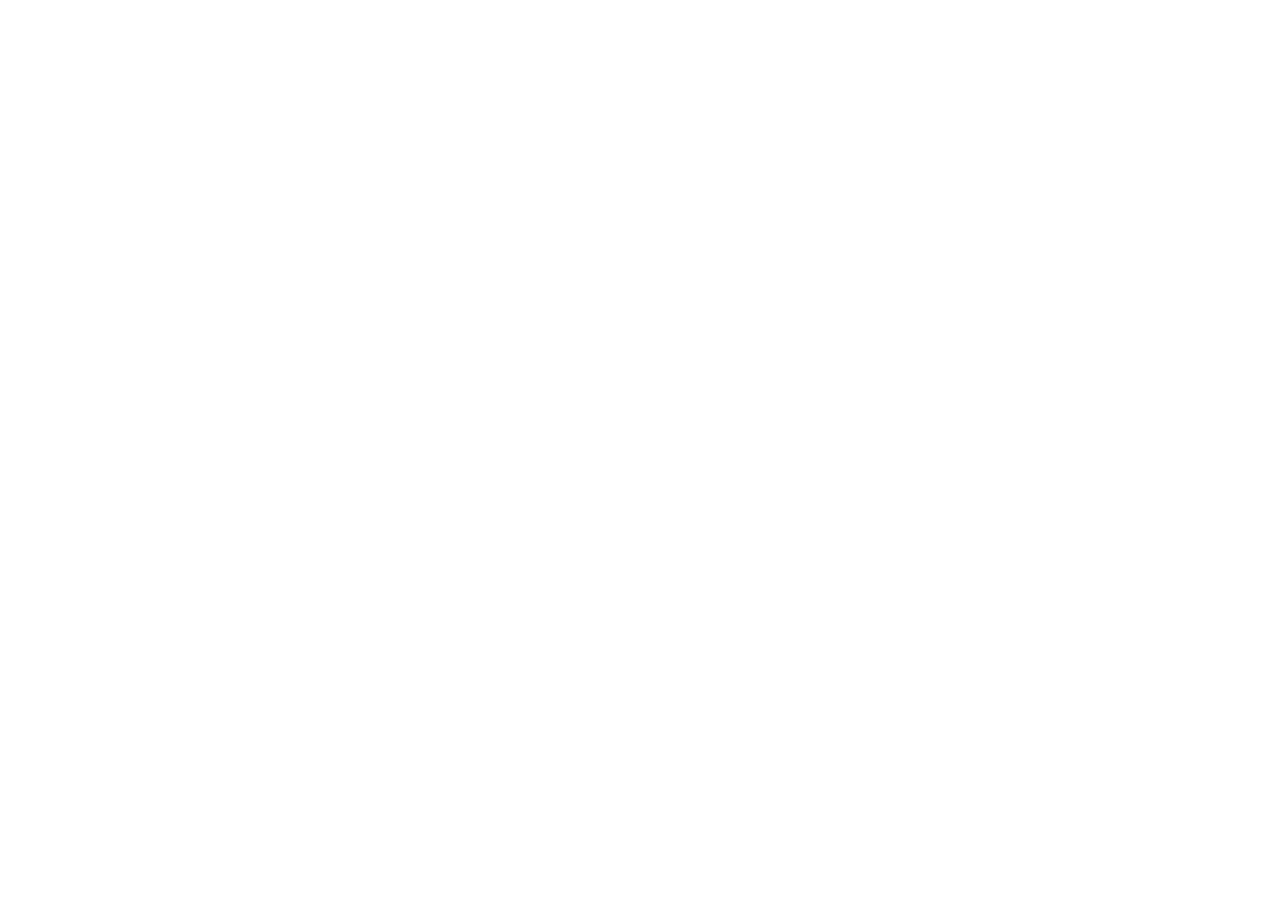
==== index.html @ 3ea2924c "init : creation de depot arborescence des fichiers et structure html de base" ====
<!DOCTYPE html>
<html lang="en">
<head>
    <meta charset="UTF-8">
    <meta name="viewport" content="width=device-width, initial-scale=1.0">
    <title>AfriTalent—Accueil</title>
    <!-- lien vers bootstrap css -->
    <link href="https://cdn.jsdelivr.net/npm/bootstrap@5.3.0/dist/css/bootstrap.min.css" rel="stylesheet">
     <!-- lien vers  csss -->
    <link rel="stylesheet" href="css/style.css">
</head>
<body>
    <!-- lien bootstrap js  -->
  <script src="https://cdn.jsdelivr.net/npm/bootstrap@5.3.0/dist/js/bootstrap.bundle.min.js"></script>  
   <!-- lien vers mon  js -->
    <script src="js/jssite.js"></script>
</body>
</html>
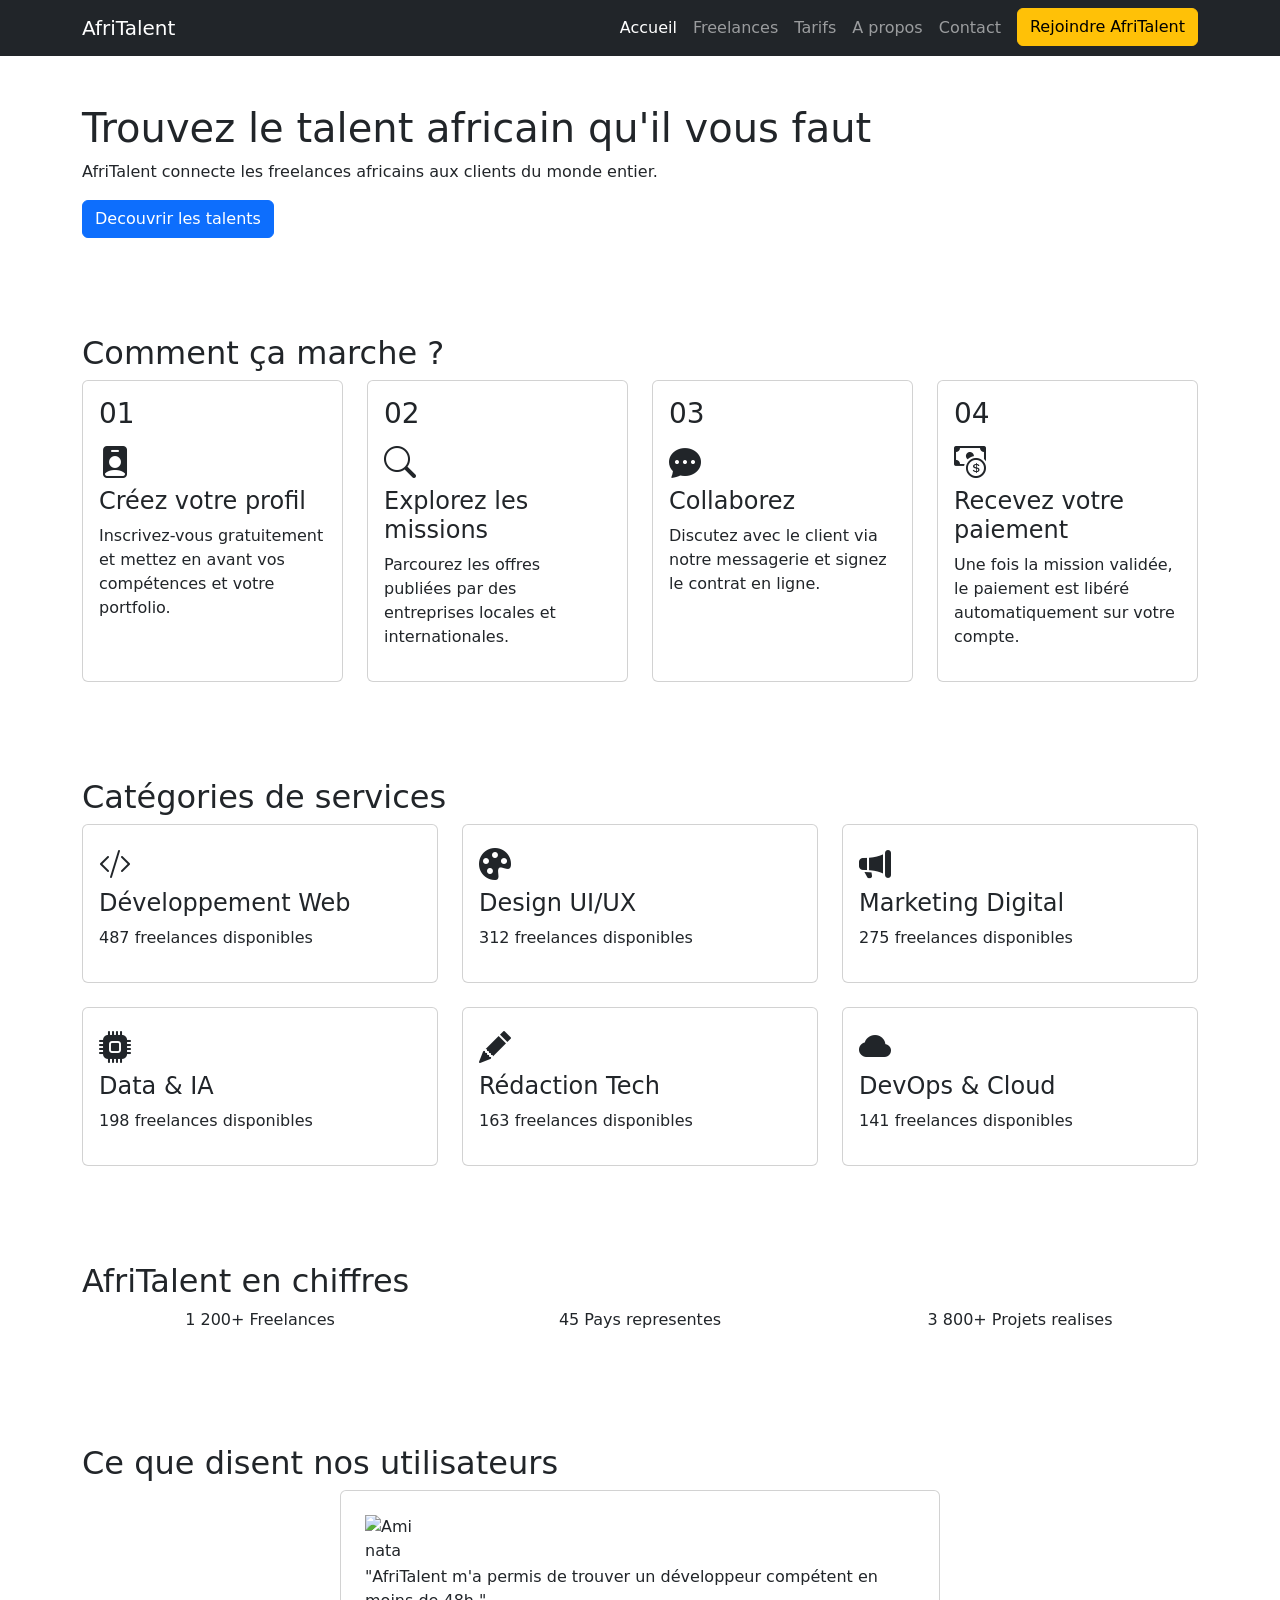
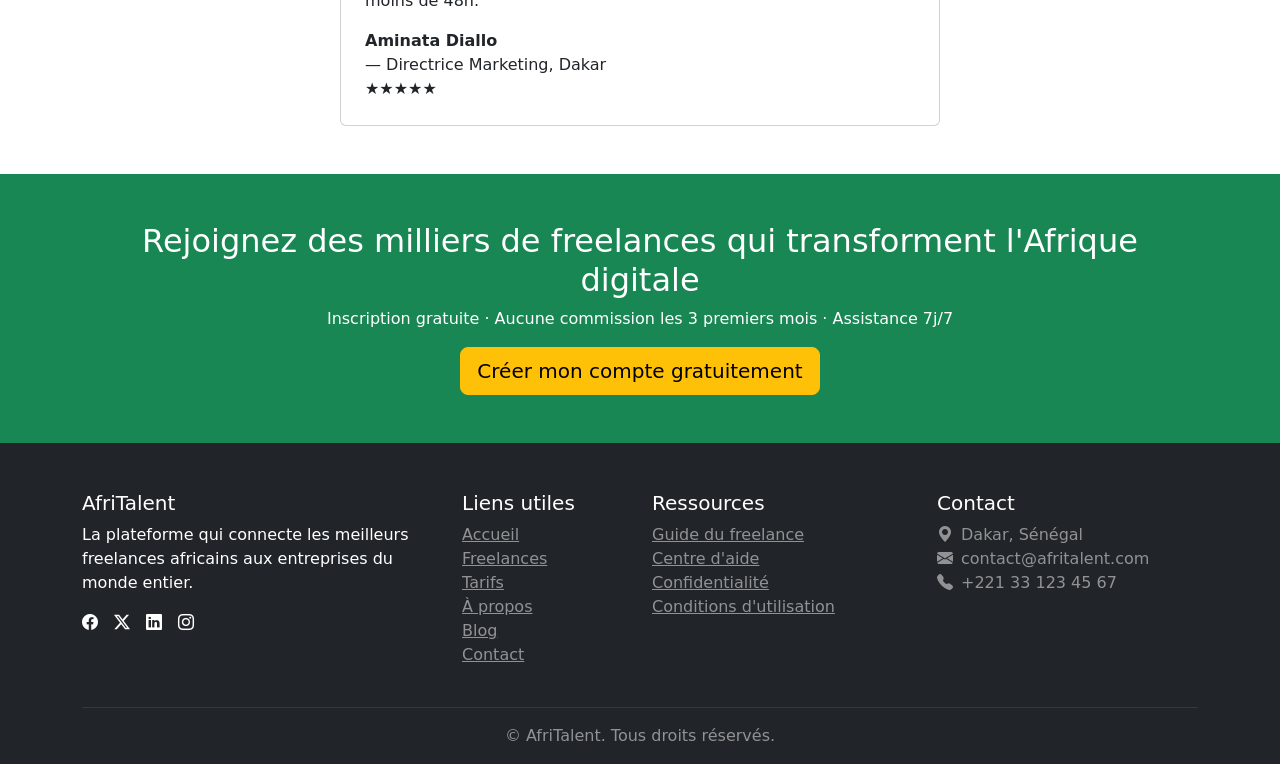
==== commit 576647d6: "html:structure complete des 5 pages avec sections et contenu texte" ====
--- a/index.html
+++ b/index.html
@@ -8,8 +8,254 @@
     <link href="https://cdn.jsdelivr.net/npm/bootstrap@5.3.0/dist/css/bootstrap.min.css" rel="stylesheet">
      <!-- lien vers  csss -->
     <link rel="stylesheet" href="css/style.css">
+    <!-- len icone bootstrap -->
+    <link href="https://cdn.jsdelivr.net/npm/bootstrap-icons@1.11.3/font/bootstrap-icons.min.css" rel="stylesheet" />
 </head>
 <body>
+    <!-- barre de navigation -->
+        <nav class="navbar navbar-expand-lg navbar-dark bg-dark"> 
+            <div class="container"> 
+                    <a class="navbar-brand" href="index.html">AfriTalent</a> 
+                    <button class="navbar-toggler" type="button" 
+                    data-bs-toggle="collapse" 
+                    data-bs-target="#navMenu" 
+                    aria-controls="navMenu" 
+                    aria-expanded="false" 
+                    aria-label="Toggle navigation"> 
+                    <span class="navbar-toggler-icon"></span> 
+                    </button> 
+                    <div class="collapse navbar-collapse" id="navMenu"> 
+                    <ul class="navbar-nav ms-auto"> 
+                        <li class="nav-item"><a class="nav-link active" href="index.html">Accueil</a></li> 
+                        <li class="nav-item"><a class="nav-link" href="freelances.html">Freelances</a></li> 
+                        <li class="nav-item"><a class="nav-link" href="tarifs.html">Tarifs</a></li> 
+                        <li class="nav-item"><a class="nav-link" href="about.html">A propos</a></li> 
+                        <li class="nav-item"><a class="nav-link" href="contact.html">Contact</a></li>
+                        <li class="nav-item"><a class="btn btn-warning ms-2" href="inscription.html">Rejoindre AfriTalent</a></li> 
+                    </ul> 
+                    </div> 
+            </div> 
+        </nav>
+        <!-- contenu principale -->
+        <main>
+        <!-- Section Hero : accroche principale --> 
+        <section id="hero"> 
+            <div class="container py-5"> 
+                <h1>Trouvez le talent africain qu'il vous faut</h1> 
+                <p>AfriTalent connecte les freelances africains aux clients du 
+                monde entier.</p> 
+                <a href="freelances.html" class="btn btn-primary">Decouvrir les 
+                talents</a> 
+            </div> 
+        </section> 
+        <!-- Section Comment ça marche -->
+    <section id="how">
+            <div class="container py-5">
+                <h2>Comment ça marche ?</h2>
+                <div class="row g-4">
+                <div class="col-md-3">
+                    <div class="card h-100 p-3">
+                    <h3>01</h3>
+                    <i class="bi bi-person-badge-fill fs-2"></i>
+                    <h4>Créez votre profil</h4>
+                    <p>Inscrivez-vous gratuitement et mettez en avant vos compétences et votre portfolio.</p>
+                    </div>
+                </div>
+                <div class="col-md-3">
+                    <div class="card h-100 p-3">
+                    <h3>02</h3>
+                    <i class="bi bi-search fs-2"></i>
+                    <h4>Explorez les missions</h4>
+                    <p>Parcourez les offres publiées par des entreprises locales et internationales.</p>
+                    </div>
+                </div>
+                <div class="col-md-3">
+                    <div class="card h-100 p-3">
+                    <h3>03</h3>
+                    <i class="bi bi-chat-dots-fill fs-2"></i>
+                    <h4>Collaborez</h4>
+                    <p>Discutez avec le client via notre messagerie et signez le contrat en ligne.</p>
+                    </div>
+                </div>
+                <div class="col-md-3">
+                    <div class="card h-100 p-3">
+                    <h3>04</h3>
+                    <i class="bi bi-cash-coin fs-2"></i>
+                    <h4>Recevez votre paiement</h4>
+                    <p>Une fois la mission validée, le paiement est libéré automatiquement sur votre compte.</p>
+                    </div>
+                </div>
+                </div>
+            </div>
+    </section>
+    <!-- Section Catégories de services -->
+        <section id="categories">
+        <div class="container py-5">
+            <h2>Catégories de services</h2>
+            <div class="row g-4">
+            <div class="col-sm-6 col-lg-4">
+                <div class="card h-100 p-3">
+                <i class="bi bi-code-slash fs-2"></i>
+                <h4>Développement Web</h4>
+                <p>487 freelances disponibles</p>
+                </div>
+            </div>
+            <div class="col-sm-6 col-lg-4">
+                <div class="card h-100 p-3">
+                <i class="bi bi-palette-fill fs-2"></i>
+                <h4>Design UI/UX</h4>
+                <p>312 freelances disponibles</p>
+                </div>
+            </div>
+            <div class="col-sm-6 col-lg-4">
+                <div class="card h-100 p-3">
+                <i class="bi bi-megaphone-fill fs-2"></i>
+                <h4>Marketing Digital</h4>
+                <p>275 freelances disponibles</p>
+                </div>
+            </div>
+            <div class="col-sm-6 col-lg-4">
+                <div class="card h-100 p-3">
+                <i class="bi bi-cpu-fill fs-2"></i>
+                <h4>Data &amp; IA</h4>
+                <p>198 freelances disponibles</p>
+                </div>
+            </div>
+            <div class="col-sm-6 col-lg-4">
+                <div class="card h-100 p-3">
+                <i class="bi bi-pencil-fill fs-2"></i>
+                <h4>Rédaction Tech</h4>
+                <p>163 freelances disponibles</p>
+                </div>
+            </div>
+            <div class="col-sm-6 col-lg-4">
+                <div class="card h-100 p-3">
+                <i class="bi bi-cloud-fill fs-2"></i>
+                <h4>DevOps &amp; Cloud</h4>
+                <p>141 freelances disponibles</p>
+                </div>
+            </div>
+            </div>
+        </div>
+        </section>
+    <!-- Section Statistiques --> 
+        <section id="statistiques"> 
+            <div class="container py-5"> 
+                <h2>AfriTalent en chiffres</h2> 
+                <div class="row text-center"> 
+                    <div class="col-md-4"><p>1 200+ Freelances</p></div> 
+                    <div class="col-md-4"><p>45 Pays representes</p></div> 
+                    <div class="col-md-4"><p>3 800+ Projets realises</p></div> 
+                </div> 
+            </div> 
+        </section>
+  
+       <!-- Section Témoignages -->
+        <section id="temoignages">
+            <div class="container py-5">
+                <h2>Ce que disent nos utilisateurs</h2>
+                <div id="testimonialCarousel" class="carousel slide" data-bs-ride="carousel">
+
+                
+
+                <div class="carousel-inner">
+                    <div class="carousel-item active">
+                    <div class="card p-4 mx-auto" style="max-width:600px;">
+                        <img src="images/pexels-cottonbro-5989941.jpg" width="50px" height="50px" alt="Aminata Diallo" class="testi-avatar" />
+                        <p>"AfriTalent m'a permis de trouver un développeur compétent en moins de 48h."</p>
+                        <strong>Aminata Diallo</strong> — Directrice Marketing, Dakar
+                        <div>★★★★★</div>
+                    </div>
+                    </div>
+                    <div class="carousel-item">
+                    <div class="card p-4 mx-auto" style="max-width:600px;">
+                        
+                        <img src="images/pexels-tochukwu-ekeh-2149052634-33605542.jpg" width="50px" height="50px" alt="Kwame Osei" class="testi-avatar" />
+                        <p>"Mon chiffre d'affaires a doublé en 6 mois grâce à AfriTalent."</p>
+                        <strong>Kwame Osei</strong> — Freelance Designer UI/UX, Accra
+                        <div>★★★★★</div>
+                    </div>
+                    </div>
+                    <div class="carousel-item">
+                    <div class="card p-4 mx-auto" style="max-width:600px;">
+                        <img src="images/pexels-tima-miroshnichenko-5439152.jpg"  width="50px" height="50px" alt="Fatou Touré" class="testi-avatar" />
+                        <p>"Le système de paiement sécurisé m'a définitivement convaincu."</p>
+                        <strong>Fatou Touré</strong> — Freelance Développeuse Web, Abidjan
+                        <div>★★★★☆</div>
+                    </div>
+                    </div>
+                </div>
+
+    
+
+                </div>
+            </div>
+        </section> 
+        <!-- Section CTA Bandeau -->
+            <section id="cta-banner" class="bg-success text-white text-center py-5">
+            <div class="container">
+                <h2>Rejoignez des milliers de freelances qui transforment l'Afrique digitale</h2>
+                <p>Inscription gratuite · Aucune commission les 3 premiers mois · Assistance 7j/7</p>
+                <a href="inscription.html" class="btn btn-warning btn-lg">Créer mon compte gratuitement</a>
+            </div>
+            </section>
+   </main>
+   <!-- Pied de page --> 
+   <footer class="bg-dark text-white pt-5 pb-3">
+    <div class="container">
+        <div class="row g-4">
+
+        <div class="col-lg-4 col-md-6">
+            <h5>AfriTalent</h5>
+            <p>La plateforme qui connecte les meilleurs freelances africains aux entreprises du monde entier.</p>
+            <div class="d-flex gap-3">
+            <a href="#" class="text-white"><i class="bi bi-facebook"></i></a>
+            <a href="#" class="text-white"><i class="bi bi-twitter-x"></i></a>
+            <a href="#" class="text-white"><i class="bi bi-linkedin"></i></a>
+            <a href="#" class="text-white"><i class="bi bi-instagram"></i></a>
+            </div>
+        </div>
+
+        <div class="col-lg-2 col-md-6 col-6">
+            <h5>Liens utiles</h5>
+            <ul class="list-unstyled">
+            <li><a href="index.html" class="text-white-50">Accueil</a></li>
+            <li><a href="freelances.html" class="text-white-50">Freelances</a></li>
+            <li><a href="tarifs.html" class="text-white-50">Tarifs</a></li>
+            <li><a href="about.html" class="text-white-50">À propos</a></li>
+            <li><a href="blog.html" class="text-white-50">Blog</a></li>
+            <li><a href="contact.html" class="text-white-50">Contact</a></li>
+            </ul>
+        </div>
+
+        <div class="col-lg-3 col-md-6 col-6">
+            <h5>Ressources</h5>
+            <ul class="list-unstyled">
+            <li><a href="#" class="text-white-50">Guide du freelance</a></li>
+            <li><a href="#" class="text-white-50">Centre d'aide</a></li>
+            <li><a href="#" class="text-white-50">Confidentialité</a></li>
+            <li><a href="#" class="text-white-50">Conditions d'utilisation</a></li>
+            </ul>
+        </div>
+
+        <div class="col-lg-3 col-md-6">
+            <h5>Contact</h5>
+            <ul class="list-unstyled text-white-50">
+            <li><i class="bi bi-geo-alt-fill me-2"></i>Dakar, Sénégal</li>
+            <li><i class="bi bi-envelope-fill me-2"></i>contact@afritalent.com</li>
+            <li><i class="bi bi-telephone-fill me-2"></i>+221 33 123 45 67</li>
+            </ul>
+        </div>
+
+        </div>
+
+        <hr class="border-secondary mt-4" />
+        <p class="text-center text-white-50 mb-0">
+        &copy; <span id="currentYear"></span> AfriTalent. Tous droits réservés.
+        </p>
+
+    </div>
+</footer>
     <!-- lien bootstrap js  -->
   <script src="https://cdn.jsdelivr.net/npm/bootstrap@5.3.0/dist/js/bootstrap.bundle.min.js"></script>  
    <!-- lien vers mon  js -->
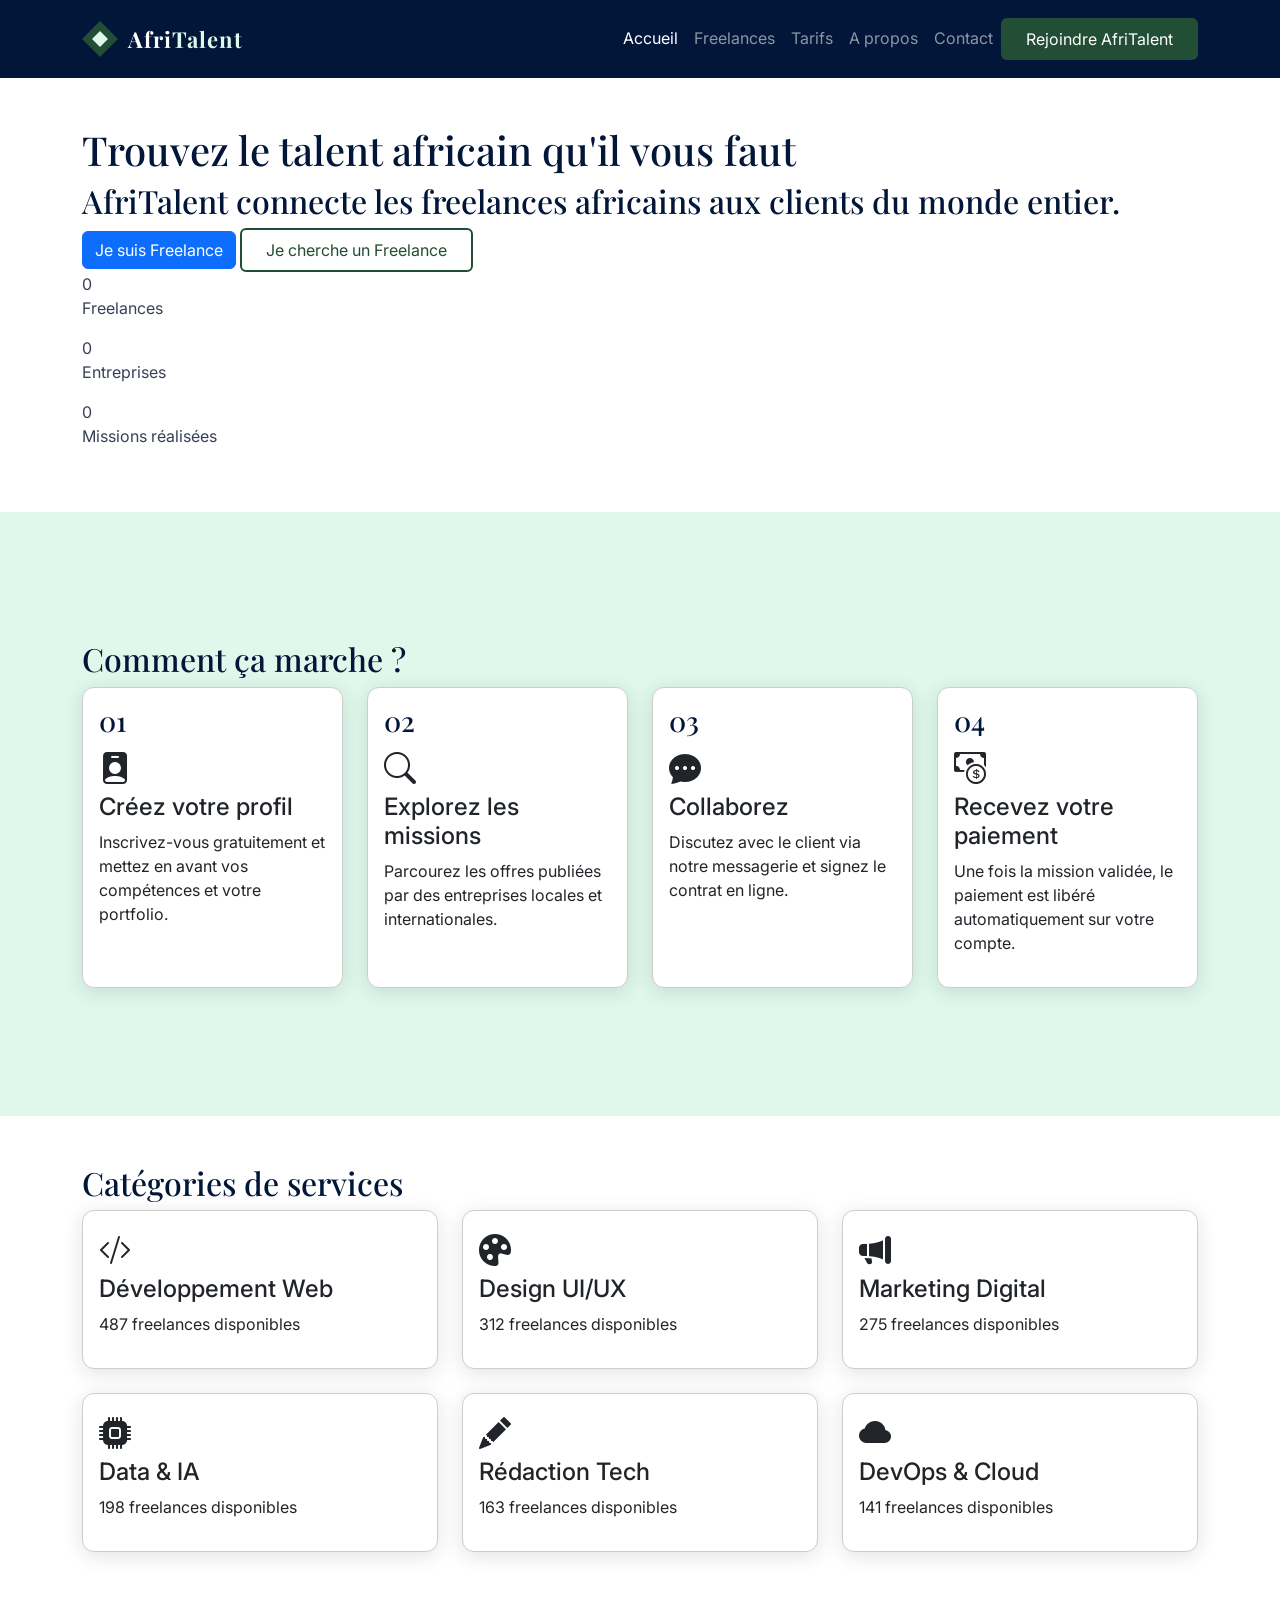
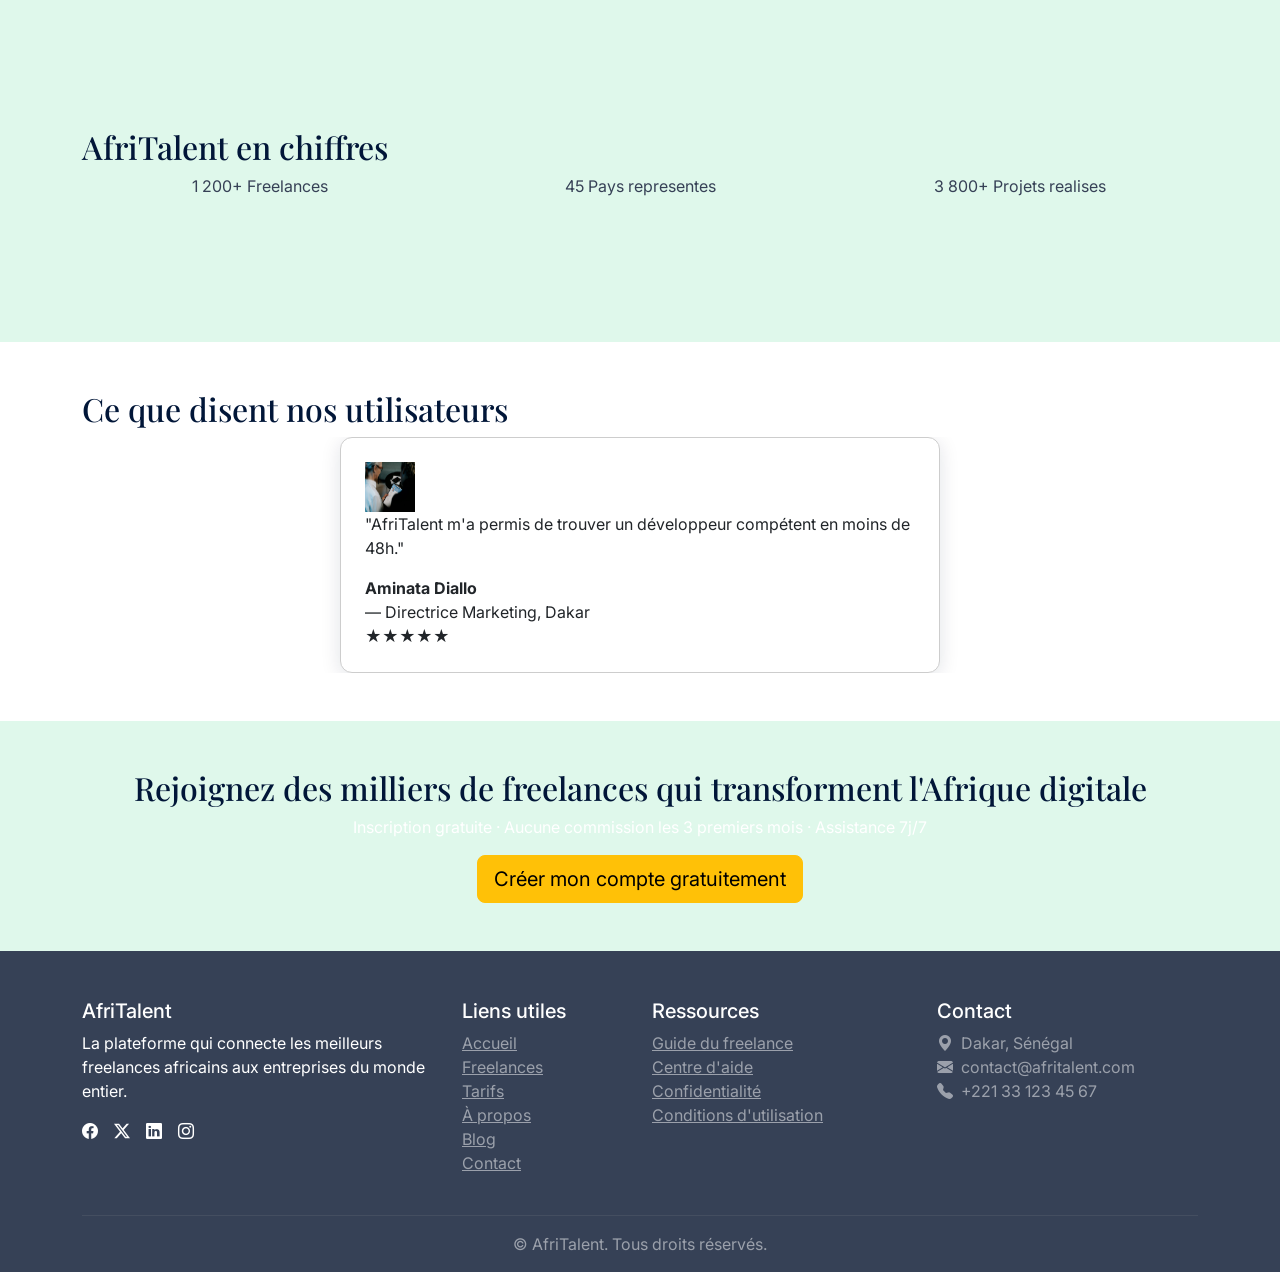
==== commit 42151591: "CSS : variables, typographie, layout général et styles de base" ====
--- a/index.html
+++ b/index.html
@@ -10,12 +10,21 @@
     <link rel="stylesheet" href="css/style.css">
     <!-- len icone bootstrap -->
     <link href="https://cdn.jsdelivr.net/npm/bootstrap-icons@1.11.3/font/bootstrap-icons.min.css" rel="stylesheet" />
+    <!-- lien pour les fonts  -->
+    <link rel="preconnect" href="https://fonts.googleapis.com">
+    <link rel="preconnect" href="https://fonts.gstatic.com" crossorigin>
+    <link href="https://fonts.googleapis.com/css2?family=Inter:wght@400;500;700&family=Playfair+Display:wght@400;700&display=swap" rel="stylesheet">
 </head>
 <body>
     <!-- barre de navigation -->
-        <nav class="navbar navbar-expand-lg navbar-dark bg-dark"> 
+        <nav class="navbar navbar-expand-lg navbar-dark "> 
             <div class="container"> 
-                    <a class="navbar-brand" href="index.html">AfriTalent</a> 
+                   <a class="navbar-brand" href="index.html">
+                        <div class="logo">
+                            <div class="logo-icon"></div>
+                            <span class="logo-text">Afri<span class="logo-accent">Talent</span></span>
+                        </div>
+                    </a>
                     <button class="navbar-toggler" type="button" 
                     data-bs-toggle="collapse" 
                     data-bs-target="#navMenu" 
@@ -31,7 +40,7 @@
                         <li class="nav-item"><a class="nav-link" href="tarifs.html">Tarifs</a></li> 
                         <li class="nav-item"><a class="nav-link" href="about.html">A propos</a></li> 
                         <li class="nav-item"><a class="nav-link" href="contact.html">Contact</a></li>
-                        <li class="nav-item"><a class="btn btn-warning ms-2" href="inscription.html">Rejoindre AfriTalent</a></li> 
+                        <li class="nav-item"><a class="btn-cta btn" href="inscription.html">Rejoindre AfriTalent</a></li> 
                     </ul> 
                     </div> 
             </div> 
@@ -39,17 +48,41 @@
         <!-- contenu principale -->
         <main>
         <!-- Section Hero : accroche principale --> 
-        <section id="hero"> 
-            <div class="container py-5"> 
-                <h1>Trouvez le talent africain qu'il vous faut</h1> 
-                <p>AfriTalent connecte les freelances africains aux clients du 
-                monde entier.</p> 
-                <a href="freelances.html" class="btn btn-primary">Decouvrir les 
-                talents</a> 
-            </div> 
-        </section> 
+       <section id="hero">
+  <div class="container py-5">
+
+    <!-- Titre principal -->
+    <h1>Trouvez le talent africain qu'il vous faut</h1>
+
+    <!-- Sous-titre  -->
+    <h2>AfriTalent connecte les freelances africains aux clients du monde entier.</h2>
+
+    <!-- 2 boutons CTA  -->
+    <div class="hero-buttons">
+      <a href="freelances.html" class="btn btn-primary">Je suis Freelance</a>
+      <a href="freelances.html" class="btn btn1">Je cherche un Freelance</a>
+    </div>
+
+    <!-- Statistiques animées  -->
+    <div class="hero-stats">
+      <div class="stat">
+        <span class="counter" data-target="2500">0</span>
+        <p>Freelances</p>
+      </div>
+      <div class="stat">
+        <span class="counter" data-target="800">0</span>
+        <p>Entreprises</p>
+      </div>
+      <div class="stat">
+        <span class="counter" data-target="12000">0</span>
+        <p>Missions réalisées</p>
+      </div>
+    </div>
+
+  </div>
+</section>
         <!-- Section Comment ça marche -->
-    <section id="how">
+    <section id="how" class="section-soft">
             <div class="container py-5">
                 <h2>Comment ça marche ?</h2>
                 <div class="row g-4">
@@ -139,7 +172,7 @@
         </div>
         </section>
     <!-- Section Statistiques --> 
-        <section id="statistiques"> 
+        <section id="statistiques" class="section-soft"> 
             <div class="container py-5"> 
                 <h2>AfriTalent en chiffres</h2> 
                 <div class="row text-center"> 
@@ -161,7 +194,7 @@
                 <div class="carousel-inner">
                     <div class="carousel-item active">
                     <div class="card p-4 mx-auto" style="max-width:600px;">
-                        <img src="images/pexels-cottonbro-5989941.jpg" width="50px" height="50px" alt="Aminata Diallo" class="testi-avatar" />
+                        <img src="images/testimonial/pexels-cottonbro-5989941.jpg" width="50px" height="50px" alt="Aminata Diallo" class="testi-avatar" />
                         <p>"AfriTalent m'a permis de trouver un développeur compétent en moins de 48h."</p>
                         <strong>Aminata Diallo</strong> — Directrice Marketing, Dakar
                         <div>★★★★★</div>
@@ -170,7 +203,7 @@
                     <div class="carousel-item">
                     <div class="card p-4 mx-auto" style="max-width:600px;">
                         
-                        <img src="images/pexels-tochukwu-ekeh-2149052634-33605542.jpg" width="50px" height="50px" alt="Kwame Osei" class="testi-avatar" />
+                        <img src="images/testimonial/pexels-tochukwu-ekeh-2149052634-33605542.jpg" width="50px" height="50px" alt="Kwame Osei" class="testi-avatar" />
                         <p>"Mon chiffre d'affaires a doublé en 6 mois grâce à AfriTalent."</p>
                         <strong>Kwame Osei</strong> — Freelance Designer UI/UX, Accra
                         <div>★★★★★</div>
@@ -178,7 +211,7 @@
                     </div>
                     <div class="carousel-item">
                     <div class="card p-4 mx-auto" style="max-width:600px;">
-                        <img src="images/pexels-tima-miroshnichenko-5439152.jpg"  width="50px" height="50px" alt="Fatou Touré" class="testi-avatar" />
+                        <img src="images/testimonial/pexels-tima-miroshnichenko-5439152.jpg"  width="50px" height="50px" alt="Fatou Touré" class="testi-avatar" />
                         <p>"Le système de paiement sécurisé m'a définitivement convaincu."</p>
                         <strong>Fatou Touré</strong> — Freelance Développeuse Web, Abidjan
                         <div>★★★★☆</div>
@@ -192,7 +225,7 @@
             </div>
         </section> 
         <!-- Section CTA Bandeau -->
-            <section id="cta-banner" class="bg-success text-white text-center py-5">
+            <section id="cta-banner" class="section-soft text-white text-center py-5">
             <div class="container">
                 <h2>Rejoignez des milliers de freelances qui transforment l'Afrique digitale</h2>
                 <p>Inscription gratuite · Aucune commission les 3 premiers mois · Assistance 7j/7</p>
@@ -201,7 +234,7 @@
             </section>
    </main>
    <!-- Pied de page --> 
-   <footer class="bg-dark text-white pt-5 pb-3">
+   <footer class=" text-white pt-5 pb-3">
     <div class="container">
         <div class="row g-4">
 
--- a/css/style.css
+++ b/css/style.css
@@ -0,0 +1,138 @@
+/* ── 1. Import Google Fonts ── */
+@import url('https://fonts.googleapis.com/css2?family=Inter:wght@400;500;700&family=Playfair+Display:wght@400;700&display=swap');
+
+/* ── 2. Variables dans :root ── */
+:root {
+  /* --- Polices --- */
+  --font-body:    'Inter', sans-serif;           
+  --font-title:   'Playfair Display', serif;     
+
+  /* --- Couleurs --- */
+  --color-primary:   #011638;
+  --color-secondary: #364156;
+  --color-light:     #CDCDCD;
+  --color-bg-soft:   #DFF8EB;
+  --color-accent:    #214E34;
+  --color-white:     #FFFFFF;
+
+  /* --- Espacements  --- */
+  --space-sm:  8px;
+  --space-md:  16px;
+  --space-lg:  24px;
+  --space-xl:  48px;
+  --space-2xl: 80px;
+
+  /* /* --- Rayons de bordure  */
+  --radius-sm: 6px;
+  --radius-md: 12px;
+
+  /* /* --- Ombre ─ */
+  --shadow-card: 0 4px 20px rgba(1, 22, 56, 0.12);
+}
+/* reset css */
+* {
+  margin: 0;
+  padding: 0;
+  box-sizing: border-box;
+}
+
+body {
+  font-family: var(--font-body);
+  color: var(--color-secondary);
+}
+
+/* ── 3. Application sur les composants ── */
+
+/* NAVBAR */
+.navbar {
+  background-color: var(--color-primary);
+  padding: var(--space-md) var(--space-xl);
+}
+
+/* BOUTON CTA */
+.btn-cta {
+  background-color: var(--color-accent);
+  color: var(--color-white);
+  padding: var(--space-sm) var(--space-lg);
+  border-radius: var(--radius-sm);
+}
+
+/* SECTION fond doux */
+.section-soft {
+  background-color: var(--color-bg-soft);
+  padding: var(--space-2xl) var(--space-xl);
+}
+
+/* CARTE freelance */
+.card {
+  background-color: var(--color-white);
+  border: 1px solid var(--color-light);
+  border-radius: var(--radius-md);
+  padding: var(--space-lg);
+  box-shadow: var(--shadow-card);
+}
+.card-img-top {
+  width: 100%;         /* prend toute la largeur de la carte */
+  height: 200px;       /* hauteur fixe pour toutes les images */
+  object-fit: cover;   /* zoom/recadre sans déformer l'image */
+  border-radius: var(--radius-md) var(--radius-md) 0 0;
+  /* ↑ haut-gauche  ↑ haut-droite  ↑ bas-droite  ↑ bas-gauche */
+}
+
+/* FOOTER */
+footer {
+  background-color: var(--color-secondary);
+  color: var(--color-light);
+  padding: var(--space-xl);
+}
+
+/* TITRES */
+h1, h2, h3 {
+  font-family: var(--font-title);   
+  color: var(--color-primary);
+}
+
+/* ── LOGO ── */
+.logo {
+  display: flex;
+  align-items: center;
+  gap: 10px;
+}
+
+.logo-icon {
+  width: 36px;
+  height: 36px;
+  background-color: var(--color-accent);
+  clip-path: polygon(50% 0%, 100% 50%, 50% 100%, 0% 50%);
+  display: flex;
+  align-items: center;
+  justify-content: center;
+}
+
+.logo-icon::after {
+  content: '';
+  display: block;
+  width: 16px;
+  height: 16px;
+  background-color: var(--color-bg-soft);
+  clip-path: polygon(50% 0%, 100% 50%, 50% 100%, 0% 50%);
+}
+
+.logo-text {
+  font-family: var(--font-title);
+  font-size: 22px;
+  font-weight: 700;
+  color: var(--color-white);
+  letter-spacing: 1px;
+}
+
+.logo-accent {
+  color: var(--color-bg-soft);
+}
+.btn1 {
+  background-color: transparent;
+  color: var(--color-accent);
+  border: 2px solid var(--color-accent);
+  padding: var(--space-sm) var(--space-lg);
+  border-radius: var(--radius-sm);
+}
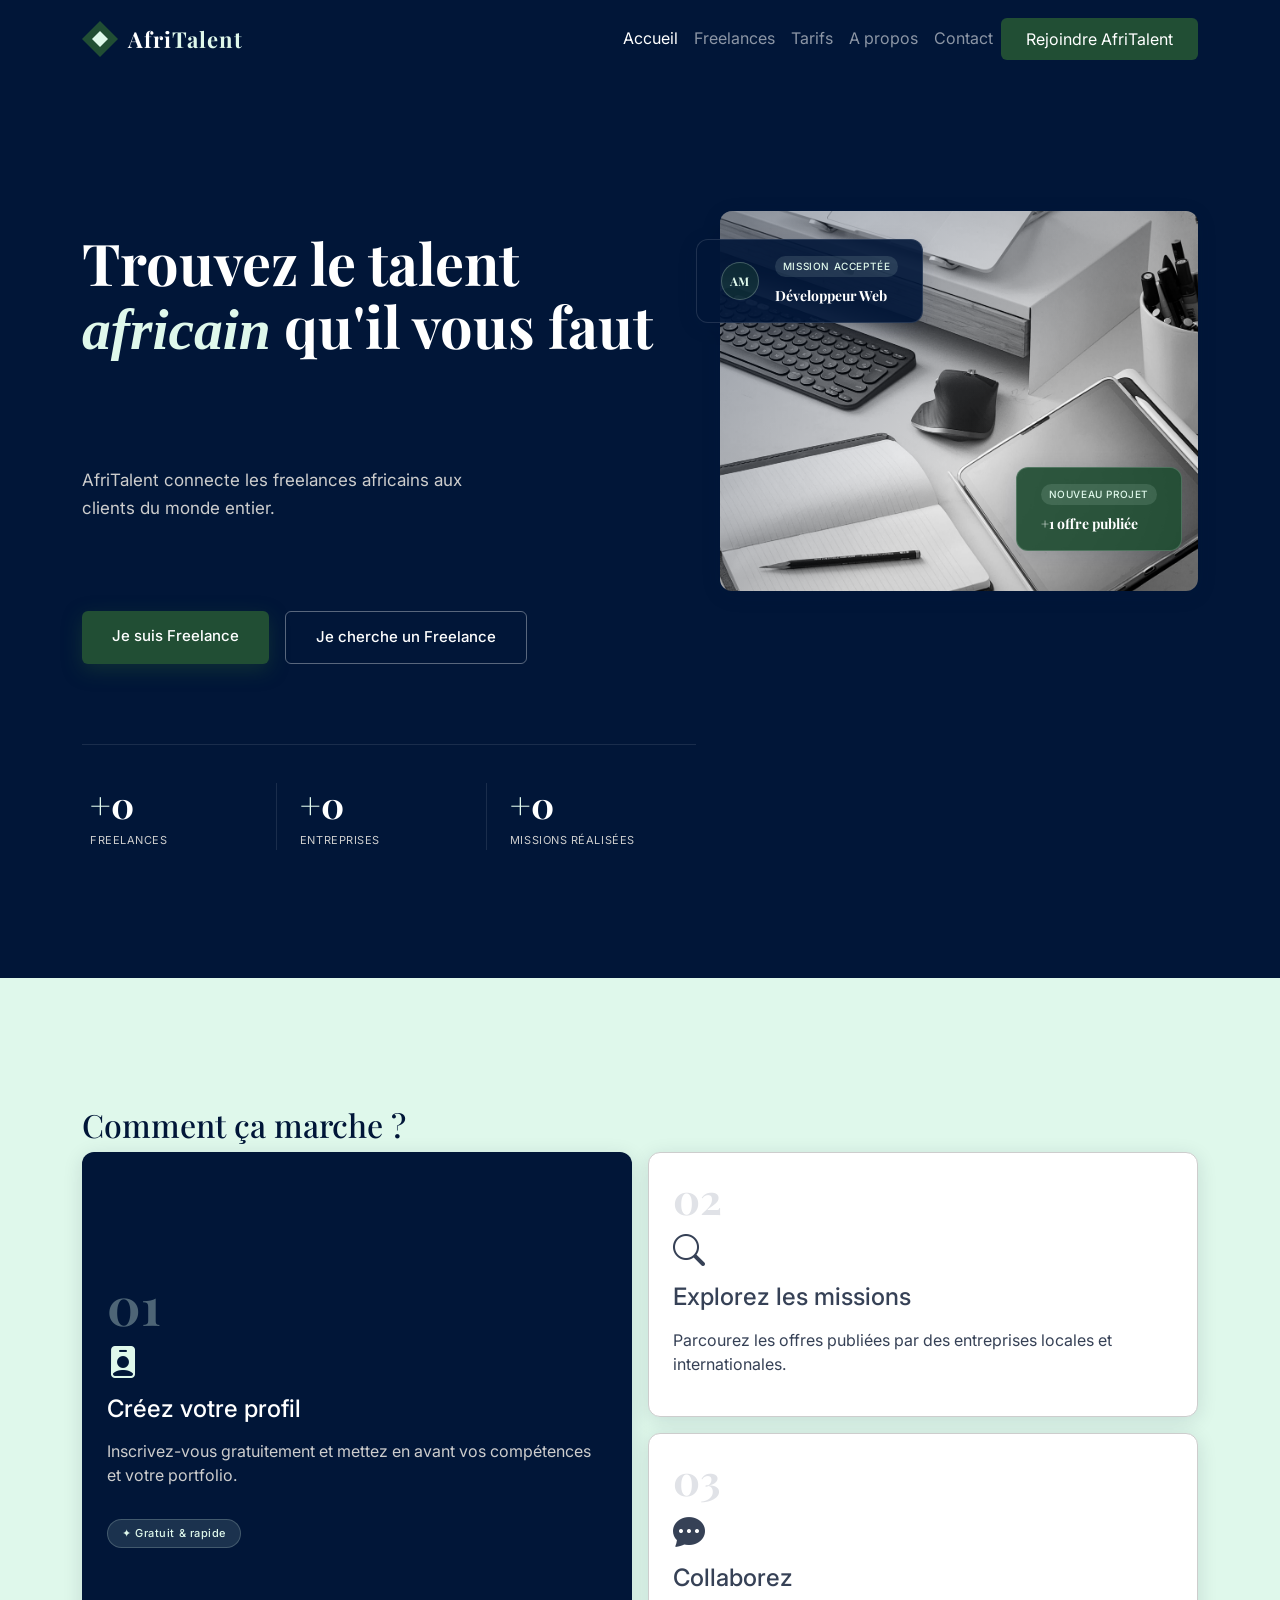
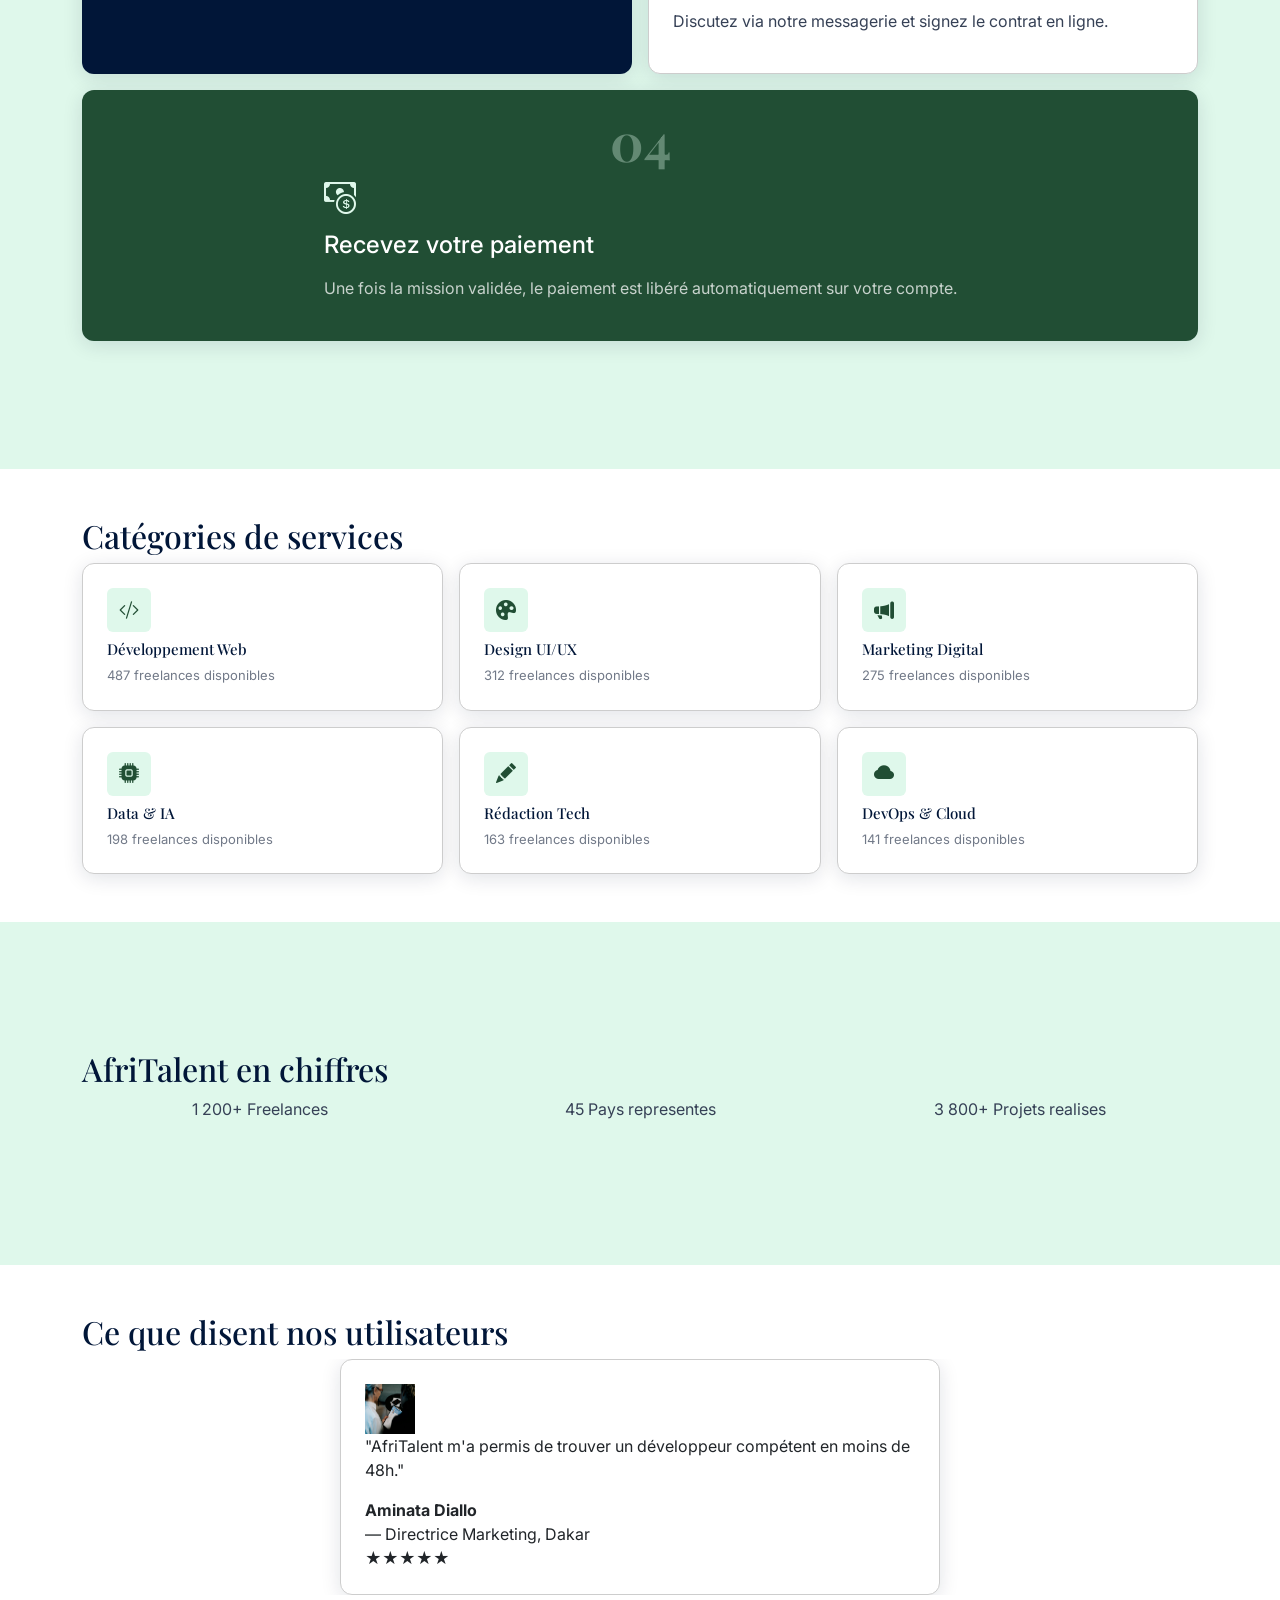
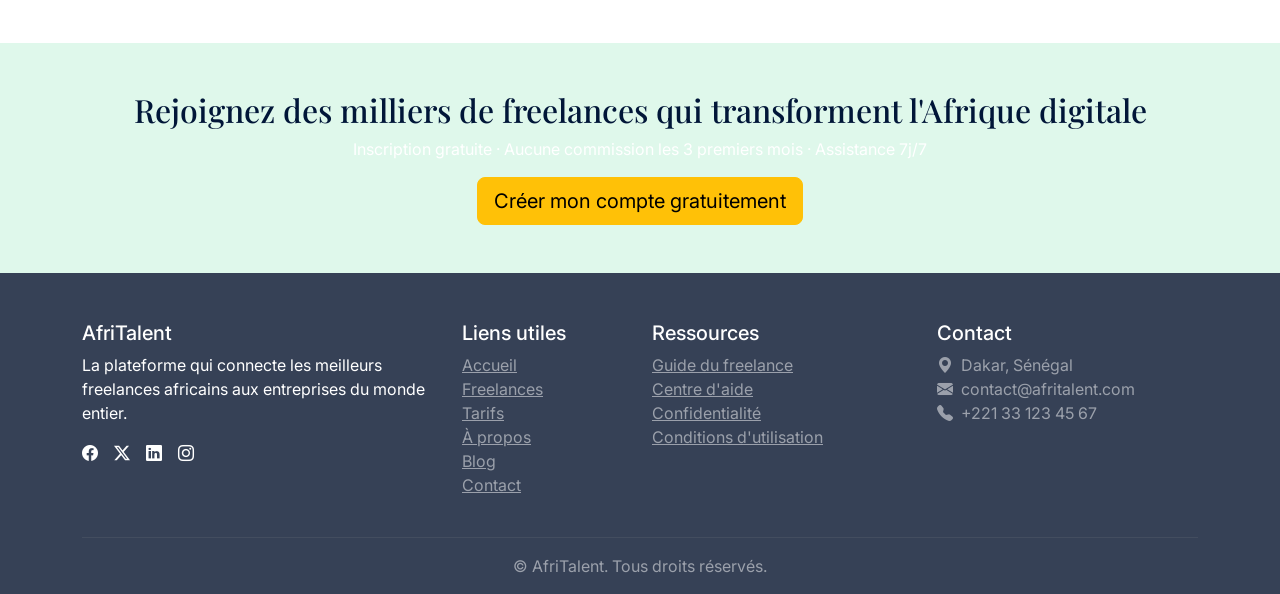
==== commit 17a5c4de: "CSS : Bento Grid, sections hero et catégories, effets hover" ====
--- a/index.html
+++ b/index.html
@@ -47,23 +47,26 @@
         </nav>
         <!-- contenu principale -->
         <main>
-        <!-- Section Hero : accroche principale --> 
-       <section id="hero">
+<section id="hero">
+    
   <div class="container py-5">
-
-    <!-- Titre principal -->
-    <h1>Trouvez le talent africain qu'il vous faut</h1>
-
-    <!-- Sous-titre  -->
+ 
+    <!-- Titre principal-->
+    <h1>
+      Trouvez le talent<br>
+      <span class="highlight">africain</span> qu'il vous faut
+    </h1>
+ 
+    <!-- Sous-titre -->
     <h2>AfriTalent connecte les freelances africains aux clients du monde entier.</h2>
-
-    <!-- 2 boutons CTA  -->
+ 
+    <!-- 2 boutons CTA -->
     <div class="hero-buttons">
       <a href="freelances.html" class="btn btn-primary">Je suis Freelance</a>
       <a href="freelances.html" class="btn btn1">Je cherche un Freelance</a>
     </div>
-
-    <!-- Statistiques animées  -->
+ 
+    <!-- Statistiques animées -->
     <div class="hero-stats">
       <div class="stat">
         <span class="counter" data-target="2500">0</span>
@@ -78,99 +81,146 @@
         <p>Missions réalisées</p>
       </div>
     </div>
-
+ 
+    
+    <div class="hero-visual">
+ 
+      <!-- Image principale avec coins asymétriques -->
+      <div class="hero-visual__img">
+        <!-- IMG -->
+        <img src="images/acceuil.jpg" alt="Freelances africains au travail">
+      </div>
+ 
+      <!-- Carte flottante 1 : déborde sur la colonne gauche -->
+      <div class="hero-visual__card-1">
+        <div class="hero-visual__avatar">AM</div>
+        <div>
+          <span class="hero-visual__badge">Mission acceptée</span>
+          <span class="hero-visual__card-title">Développeur Web</span>
+        </div>
+      </div>
+ 
+      <!-- Carte flottante 2 : sort légèrement à droite -->
+      <div class="hero-visual__card-2">
+        <span class="hero-visual__badge">Nouveau projet</span>
+        <span class="hero-visual__card-title">+1 offre publiée</span>
+      </div>
+ 
+    </div>
+    <!-- /hero-visual -->
+ 
   </div>
 </section>
-        <!-- Section Comment ça marche -->
-    <section id="how" class="section-soft">
-            <div class="container py-5">
-                <h2>Comment ça marche ?</h2>
-                <div class="row g-4">
-                <div class="col-md-3">
-                    <div class="card h-100 p-3">
-                    <h3>01</h3>
-                    <i class="bi bi-person-badge-fill fs-2"></i>
-                    <h4>Créez votre profil</h4>
-                    <p>Inscrivez-vous gratuitement et mettez en avant vos compétences et votre portfolio.</p>
-                    </div>
-                </div>
-                <div class="col-md-3">
-                    <div class="card h-100 p-3">
-                    <h3>02</h3>
-                    <i class="bi bi-search fs-2"></i>
-                    <h4>Explorez les missions</h4>
-                    <p>Parcourez les offres publiées par des entreprises locales et internationales.</p>
-                    </div>
-                </div>
-                <div class="col-md-3">
-                    <div class="card h-100 p-3">
-                    <h3>03</h3>
-                    <i class="bi bi-chat-dots-fill fs-2"></i>
-                    <h4>Collaborez</h4>
-                    <p>Discutez avec le client via notre messagerie et signez le contrat en ligne.</p>
-                    </div>
-                </div>
-                <div class="col-md-3">
-                    <div class="card h-100 p-3">
-                    <h3>04</h3>
-                    <i class="bi bi-cash-coin fs-2"></i>
-                    <h4>Recevez votre paiement</h4>
-                    <p>Une fois la mission validée, le paiement est libéré automatiquement sur votre compte.</p>
-                    </div>
-                </div>
-                </div>
-            </div>
-    </section>
-    <!-- Section Catégories de services -->
-        <section id="categories">
-        <div class="container py-5">
-            <h2>Catégories de services</h2>
-            <div class="row g-4">
-            <div class="col-sm-6 col-lg-4">
-                <div class="card h-100 p-3">
-                <i class="bi bi-code-slash fs-2"></i>
-                <h4>Développement Web</h4>
-                <p>487 freelances disponibles</p>
-                </div>
-            </div>
-            <div class="col-sm-6 col-lg-4">
-                <div class="card h-100 p-3">
-                <i class="bi bi-palette-fill fs-2"></i>
-                <h4>Design UI/UX</h4>
-                <p>312 freelances disponibles</p>
-                </div>
-            </div>
-            <div class="col-sm-6 col-lg-4">
-                <div class="card h-100 p-3">
-                <i class="bi bi-megaphone-fill fs-2"></i>
-                <h4>Marketing Digital</h4>
-                <p>275 freelances disponibles</p>
-                </div>
-            </div>
-            <div class="col-sm-6 col-lg-4">
-                <div class="card h-100 p-3">
-                <i class="bi bi-cpu-fill fs-2"></i>
-                <h4>Data &amp; IA</h4>
-                <p>198 freelances disponibles</p>
-                </div>
-            </div>
-            <div class="col-sm-6 col-lg-4">
-                <div class="card h-100 p-3">
-                <i class="bi bi-pencil-fill fs-2"></i>
-                <h4>Rédaction Tech</h4>
-                <p>163 freelances disponibles</p>
-                </div>
-            </div>
-            <div class="col-sm-6 col-lg-4">
-                <div class="card h-100 p-3">
-                <i class="bi bi-cloud-fill fs-2"></i>
-                <h4>DevOps &amp; Cloud</h4>
-                <p>141 freelances disponibles</p>
-                </div>
-            </div>
-            </div>
-        </div>
-        </section>
+<!-- Section Comment ça marche -->
+<section id="how" class="section-soft">
+  <div class="container py-5">
+    <h2>Comment ça marche ?</h2>
+
+    <div class="bento-grid">
+
+      <!-- Carte 01 — grande, fond sombre -->
+      <div class="bento-card bento-card-01">
+        <span class="step-number">01</span>
+        <i class="bi bi-person-badge-fill fs-2"></i>
+        <h4>Créez votre profil</h4>
+        <p>Inscrivez-vous gratuitement et mettez en avant vos compétences et votre portfolio.</p>
+        <span class="hero-badge">✦ Gratuit &amp; rapide</span>
+      </div>
+
+      <!-- Carte 02 -->
+      <div class="bento-card bento-card-02">
+        <span class="step-number">02</span>
+        <i class="bi bi-search fs-2"></i>
+        <h4>Explorez les missions</h4>
+        <p>Parcourez les offres publiées par des entreprises locales et internationales.</p>
+      </div>
+
+      <!-- Carte 03 -->
+      <div class="bento-card bento-card-03">
+        <span class="step-number">03</span>
+        <i class="bi bi-chat-dots-fill fs-2"></i>
+        <h4>Collaborez</h4>
+        <p>Discutez via notre messagerie et signez le contrat en ligne.</p>
+      </div>
+
+      <!-- Carte 04 — large, fond accent -->
+      <div class="bento-card bento-card-04">
+        <span class="step-number">04</span>
+        <div class="bento-card-04__content">
+          <i class="bi bi-cash-coin fs-2"></i>
+          <h4>Recevez votre paiement</h4>
+          <p>Une fois la mission validée, le paiement est libéré automatiquement sur votre compte.</p>
+        </div>
+      </div>
+
+    </div>
+  </div>
+</section>
+
+<!-- Section Catégories de services -->
+<section id="categories">
+  <div class="container py-5">
+    <h2>Catégories de services</h2>
+
+    <div class="cat-grid">
+
+      <div class="cat-card">
+        <div class="cat-icon-wrap">
+          <i class="bi bi-code-slash"></i>
+        </div>
+        <h4>Développement Web</h4>
+        <p>487 freelances disponibles</p>
+        <span class="cat-arrow">→</span>
+      </div>
+
+      <div class="cat-card">
+        <div class="cat-icon-wrap">
+          <i class="bi bi-palette-fill"></i>
+        </div>
+        <h4>Design UI/UX</h4>
+        <p>312 freelances disponibles</p>
+        <span class="cat-arrow">→</span>
+      </div>
+
+      <div class="cat-card">
+        <div class="cat-icon-wrap">
+          <i class="bi bi-megaphone-fill"></i>
+        </div>
+        <h4>Marketing Digital</h4>
+        <p>275 freelances disponibles</p>
+        <span class="cat-arrow">→</span>
+      </div>
+
+      <div class="cat-card">
+        <div class="cat-icon-wrap">
+          <i class="bi bi-cpu-fill"></i>
+        </div>
+        <h4>Data &amp; IA</h4>
+        <p>198 freelances disponibles</p>
+        <span class="cat-arrow">→</span>
+      </div>
+
+      <div class="cat-card">
+        <div class="cat-icon-wrap">
+          <i class="bi bi-pencil-fill"></i>
+        </div>
+        <h4>Rédaction Tech</h4>
+        <p>163 freelances disponibles</p>
+        <span class="cat-arrow">→</span>
+      </div>
+
+      <div class="cat-card">
+        <div class="cat-icon-wrap">
+          <i class="bi bi-cloud-fill"></i>
+        </div>
+        <h4>DevOps &amp; Cloud</h4>
+        <p>141 freelances disponibles</p>
+        <span class="cat-arrow">→</span>
+      </div>
+
+    </div>
+  </div>
+</section>
     <!-- Section Statistiques --> 
         <section id="statistiques" class="section-soft"> 
             <div class="container py-5"> 
--- a/css/style.css
+++ b/css/style.css
@@ -136,3 +136,529 @@
   padding: var(--space-sm) var(--space-lg);
   border-radius: var(--radius-sm);
 }
+/* 
+   AFRITALENT — HERO SECTION */
+
+/* 
+   SECTION HERO
+   */
+#hero {
+  background-color: var(--color-primary);
+  color: var(--color-white);
+  font-family: var(--font-body);
+  min-height: 100vh;
+  display: flex;
+  align-items: center;
+}
+
+/* Grille : colonne texte (55%) + colonne image (45%) */
+#hero .container {
+  display: grid;
+  grid-template-columns: 55% 45%;
+  grid-template-rows: auto auto;
+  align-items: center;
+  gap: 0;
+  padding-top: var(--space-2xl);
+  padding-bottom: var(--space-xl);
+}
+
+/* 
+   H1
+    */
+#hero h1 {
+  grid-column: 1;
+  font-family: var(--font-title);
+  font-size: clamp(32px, 4.5vw, 58px);
+  font-weight: 700;
+  line-height: 1.1;
+  color: var(--color-white);
+  margin-bottom: var(--space-lg);
+  margin-top: 0;
+}
+
+#hero h1 .highlight {
+  color: var(--color-bg-soft);
+  font-style: italic;
+}
+
+/* 
+   H2
+    */
+#hero h2 {
+  grid-column: 1;
+  font-family: var(--font-body);
+  font-size: clamp(14px, 1.6vw, 17px);
+  font-weight: 400;
+  color: var(--color-light);
+  line-height: 1.7;
+  max-width: 420px;
+  margin: 0 0 var(--space-xl);
+  border: none;
+}
+
+/* -
+   BOUTONS CTA
+   - */
+.hero-buttons {
+  grid-column: 1;
+  display: flex;
+  gap: var(--space-md);
+  flex-wrap: wrap;
+  margin-bottom: var(--space-2xl);
+}
+
+.hero-buttons .btn {
+  font-family: var(--font-body);
+  font-size: 15px;
+  font-weight: 500;
+  padding: 14px 30px;
+  border-radius: var(--radius-sm);
+  text-decoration: none;
+  display: inline-block;
+  transition: transform 0.2s ease, box-shadow 0.2s ease;
+}
+
+.hero-buttons .btn:hover  { transform: translateY(-3px); }
+.hero-buttons .btn:active { transform: translateY(0); }
+
+/* Bouton principal — vert */
+.hero-buttons .btn-primary {
+  background: var(--color-accent);
+  color: var(--color-white);
+  border: none;
+  box-shadow: 0 6px 20px rgba(33, 78, 52, 0.45);
+}
+
+.hero-buttons .btn-primary:hover {
+  background: #1a3e29;
+  color: var(--color-white);
+  box-shadow: 0 10px 28px rgba(33, 78, 52, 0.60);
+}
+
+/* Bouton secondaire — contour blanc */
+.hero-buttons .btn1 {
+  background: transparent;
+  color: var(--color-white);
+  border: 1px solid rgba(255, 255, 255, 0.35);
+}
+
+.hero-buttons .btn1:hover {
+  background: rgba(255, 255, 255, 0.08);
+  border-color: var(--color-white);
+  color: var(--color-white);
+}
+
+/* 
+   STATISTIQUES
+    */
+.hero-stats {
+  grid-column: 1;
+  display: flex;
+  gap: 0;
+  border-top: 1px solid rgba(255, 255, 255, 0.10);
+  padding-top: var(--space-lg);
+}
+
+.hero-stats .stat {
+  flex: 1;
+  padding: var(--space-md) var(--space-sm);
+  position: relative;
+  text-align: left;
+}
+
+.hero-stats .stat + .stat {
+  padding-left: var(--space-lg);
+}
+
+.hero-stats .stat + .stat::before {
+  content: '';
+  position: absolute;
+  left: 0;
+  top: 15%;
+  bottom: 15%;
+  width: 1px;
+  background: rgba(255, 255, 255, 0.10);
+}
+
+.hero-stats .stat .counter {
+  font-family: var(--font-title);
+  font-size: clamp(24px, 3vw, 36px);
+  font-weight: 700;
+  color: var(--color-white);
+  display: block;
+  line-height: 1.1;
+}
+
+.hero-stats .stat .counter::before {
+  content: '+';
+  color: var(--color-bg-soft);
+}
+
+.hero-stats .stat p {
+  font-size: 11px;
+  color: var(--color-light);
+  margin: var(--space-sm) 0 0;
+  text-transform: uppercase;
+  letter-spacing: 0.05em;
+}
+
+/* COLONNE DROITE — IMAGE */
+.hero-visual {
+  grid-column: 2;
+  grid-row: 1 / 3;
+  position: relative;
+  align-self: stretch;
+  min-height: 420px;
+}
+
+/* Image principale */
+.hero-visual__img {
+  position: absolute;
+  top: 20px;
+  left: 24px;
+  right: 0;
+  bottom: 20px;
+  border-radius: var(--radius-md);
+  overflow: hidden;
+  box-shadow: var(--shadow-card);
+}
+
+.hero-visual__img img {
+  width: 100%;
+  height: 100%;
+  object-fit: cover;
+}
+
+/* Légère teinte sombre sur l'image pour les cartes flottantes */
+.hero-visual__img::after {
+  content: '';
+  position: absolute;
+  inset: 0;
+  background: linear-gradient(
+    135deg,
+    rgba(1, 22, 56, 0.30) 0%,
+    transparent 60%
+  );
+}
+
+/* ---------------------------------------------------------
+   CARTES FLOTTANTES
+   --------------------------------------------------------- */
+
+/* Carte 1 — en haut à gauche de l'image */
+.hero-visual__card-1 {
+  position: absolute;
+  top: 48px;
+  left: 0;
+  background: rgba(1, 22, 56, 0.90);
+  border: 1px solid rgba(255, 255, 255, 0.12);
+  border-radius: var(--radius-md);
+  padding: var(--space-md) var(--space-lg);
+  display: flex;
+  align-items: center;
+  gap: var(--space-md);
+  min-width: 200px;
+  box-shadow: var(--shadow-card);
+  z-index: 10;
+  animation: floatA 4s ease-in-out infinite;
+}
+
+/* Carte 2 — en bas à droite de l'image */
+.hero-visual__card-2 {
+  position: absolute;
+  bottom: 60px;
+  right: 16px;
+  background: rgba(33, 78, 52, 0.92);
+  border: 1px solid rgba(223, 248, 235, 0.20);
+  border-radius: var(--radius-md);
+  padding: var(--space-md) var(--space-lg);
+  min-width: 165px;
+  box-shadow: var(--shadow-card);
+  z-index: 10;
+  animation: floatB 4.5s ease-in-out infinite;
+  animation-delay: 1s;
+}
+
+.hero-visual__badge {
+  display: block;
+  font-size: 10px;
+  font-family: var(--font-body);
+  font-weight: 500;
+  letter-spacing: 0.06em;
+  text-transform: uppercase;
+  padding: 3px var(--space-sm);
+  border-radius: 20px;
+  background: rgba(223, 248, 235, 0.12);
+  color: var(--color-bg-soft);
+  margin-bottom: var(--space-sm);
+  width: fit-content;
+}
+
+.hero-visual__card-title {
+  font-family: var(--font-title);
+  font-size: 14px;
+  font-weight: 700;
+  color: var(--color-white);
+  display: block;
+}
+
+.hero-visual__avatar {
+  width: 38px;
+  height: 38px;
+  border-radius: 50%;
+  background: rgba(33, 78, 52, 0.35);
+  border: 1px solid rgba(223, 248, 235, 0.25);
+  color: var(--color-bg-soft);
+  display: flex;
+  align-items: center;
+  justify-content: center;
+  font-size: 12px;
+  font-weight: 700;
+  font-family: var(--font-title);
+  flex-shrink: 0;
+}
+
+/* 
+   ANIMATIONS FLOTTANTES */
+@keyframes floatA {
+  0%, 100% { transform: translateY(0); }
+  50%       { transform: translateY(-8px); }
+}
+
+@keyframes floatB {
+  0%, 100% { transform: translateY(0); }
+  50%       { transform: translateY(-6px); }
+}
+
+/* 
+   ANIMATIONS D'ENTRÉE
+  */
+@keyframes fadeUp {
+  from { opacity: 0; transform: translateY(20px); }
+  to   { opacity: 1; transform: translateY(0); }
+}
+
+#hero h1        { animation: fadeUp 0.6s ease both; animation-delay: 0.10s; }
+#hero h2        { animation: fadeUp 0.6s ease both; animation-delay: 0.22s; }
+.hero-buttons   { animation: fadeUp 0.6s ease both; animation-delay: 0.34s; }
+.hero-stats     { animation: fadeUp 0.6s ease both; animation-delay: 0.46s; }
+.hero-visual    { animation: fadeUp 0.8s ease both; animation-delay: 0.20s; }
+
+
+
+
+/* ============================================================
+   AFRITALENT — CSS à ajouter dans ton style.css
+   Sections : "Comment ça marche" (Bento Grid) + "Catégories"
+============================================================ */
+
+
+/* ── BENTO GRID — Comment ça marche ── */
+
+.bento-grid {
+  display: grid;
+  grid-template-columns: 1fr 1fr;
+  grid-template-rows: auto auto auto;
+  gap: 16px;
+}
+
+/* Carte 01 : colonne gauche, s'étale sur 2 lignes */
+.bento-card-01 { grid-column: 1; grid-row: 1 / 3; }
+
+/* Cartes 02 et 03 : colonne droite */
+.bento-card-02 { grid-column: 2; grid-row: 1; }
+.bento-card-03 { grid-column: 2; grid-row: 2; }
+
+/* Carte 04 : pleine largeur en bas */
+.bento-card-04 {
+  grid-column: 1 / 3;
+  grid-row: 3;
+  flex-direction: row;
+  align-items: center;
+  gap: var(--space-lg);
+}
+
+/* Base commune à toutes les cartes bento */
+.bento-card {
+  background-color: var(--color-white);
+  border: 1px solid var(--color-light);
+  border-radius: var(--radius-md);
+  padding: var(--space-lg);
+  box-shadow: var(--shadow-card);
+  display: flex;
+  flex-direction: column;
+  gap: var(--space-sm);
+  transition: transform 0.22s ease, box-shadow 0.22s ease;
+}
+
+.bento-card:hover {
+  transform: translateY(-4px);
+  box-shadow: 0 14px 36px rgba(1, 22, 56, 0.16);
+}
+
+/* Variante sombre — carte 01 */
+.bento-card-01 {
+  background-color: var(--color-primary);
+  border-color: transparent;
+  justify-content: center;
+}
+
+.bento-card-01 h4  { color: var(--color-white); }
+.bento-card-01 p   { color: var(--color-light); }
+.bento-card-01 i   { color: var(--color-bg-soft); }
+
+/* Variante accent — carte 04 */
+.bento-card-04 {
+  background-color: var(--color-accent);
+  border-color: transparent;
+}
+
+.bento-card-04 h4  { color: var(--color-white); }
+.bento-card-04 p   { color: rgba(255, 255, 255, 0.75); }
+.bento-card-04 i   { color: var(--color-bg-soft); }
+
+.bento-card-04__content {
+  display: flex;
+  flex-direction: column;
+  gap: var(--space-sm);
+  flex: 1;
+}
+
+/* Numéros d'étape */
+.step-number {
+  font-family: var(--font-title);
+  font-size: 42px;
+  font-weight: 700;
+  line-height: 1;
+  color: var(--color-primary);
+  opacity: 0.12;
+  display: block;
+}
+
+.bento-card-01 .step-number,
+.bento-card-04 .step-number {
+  color: var(--color-bg-soft);
+  opacity: 0.35;
+  font-size: 52px;
+}
+
+/* Badge flottant (carte 01) */
+.hero-badge {
+  display: inline-flex;
+  align-items: center;
+  gap: 6px;
+  background: rgba(223, 248, 235, 0.12);
+  border: 1px solid rgba(223, 248, 235, 0.20);
+  border-radius: 20px;
+  padding: 5px 14px;
+  font-size: 11px;
+  font-weight: 500;
+  letter-spacing: 0.05em;
+  color: var(--color-bg-soft);
+  width: fit-content;
+  margin-top: var(--space-sm);
+}
+
+
+
+
+/* ── CATÉGORIES DE SERVICES ── */
+
+.cat-grid {
+  display: grid;
+  grid-template-columns: repeat(3, 1fr);
+  gap: 16px;
+}
+
+.cat-card {
+  background-color: var(--color-white);
+  border: 1px solid var(--color-light);
+  border-radius: var(--radius-md);
+  padding: var(--space-lg);
+  box-shadow: var(--shadow-card);
+  cursor: pointer;
+  position: relative;
+  overflow: hidden;
+  display: flex;
+  flex-direction: column;
+  gap: var(--space-sm);
+
+  transition:
+    transform    0.22s ease,
+    box-shadow   0.22s ease,
+    border-color 0.22s ease;
+}
+
+/* Fond doux qui monte au hover */
+.cat-card::before {
+  content: '';
+  position: absolute;
+  inset: 0;
+  background-color: var(--color-bg-soft);
+  opacity: 0;
+  transition: opacity 0.22s ease;
+  z-index: 0;
+}
+
+.cat-card > * { position: relative; z-index: 1; }
+
+.cat-card:hover {
+  transform: translateY(-5px);
+  box-shadow: 0 16px 40px rgba(1, 22, 56, 0.14);
+  border-color: var(--color-accent);
+}
+
+.cat-card:hover::before { opacity: 1; }
+
+/* Icône dans un carré arrondi */
+.cat-icon-wrap {
+  width: 44px;
+  height: 44px;
+  background-color: var(--color-bg-soft);
+  border-radius: var(--radius-sm);
+  display: flex;
+  align-items: center;
+  justify-content: center;
+  font-size: 20px;
+  color: var(--color-accent);
+  transition: background-color 0.22s ease, transform 0.22s ease, color 0.22s ease;
+  flex-shrink: 0;
+}
+
+.cat-card:hover .cat-icon-wrap {
+  background-color: var(--color-accent);
+  color: var(--color-white);
+  transform: scale(1.1) rotate(-4deg);
+}
+
+/* Titres et textes */
+.cat-card h4 {
+  font-family: var(--font-title);
+  font-size: 15px;
+  color: var(--color-primary);
+  margin: 0;
+}
+
+.cat-card p {
+  font-size: 13px;
+  color: var(--color-secondary);
+  margin: 0;
+  opacity: 0.7;
+}
+
+/* Flèche qui glisse depuis la droite */
+.cat-arrow {
+  position: absolute;
+  right: 18px;
+  top: 50%;
+  transform: translateY(-50%) translateX(8px);
+  opacity: 0;
+  font-size: 18px;
+  color: var(--color-accent);
+  transition: opacity 0.22s ease, transform 0.22s ease;
+}
+
+.cat-card:hover .cat-arrow {
+  opacity: 1;
+  transform: translateY(-50%) translateX(0);
+}
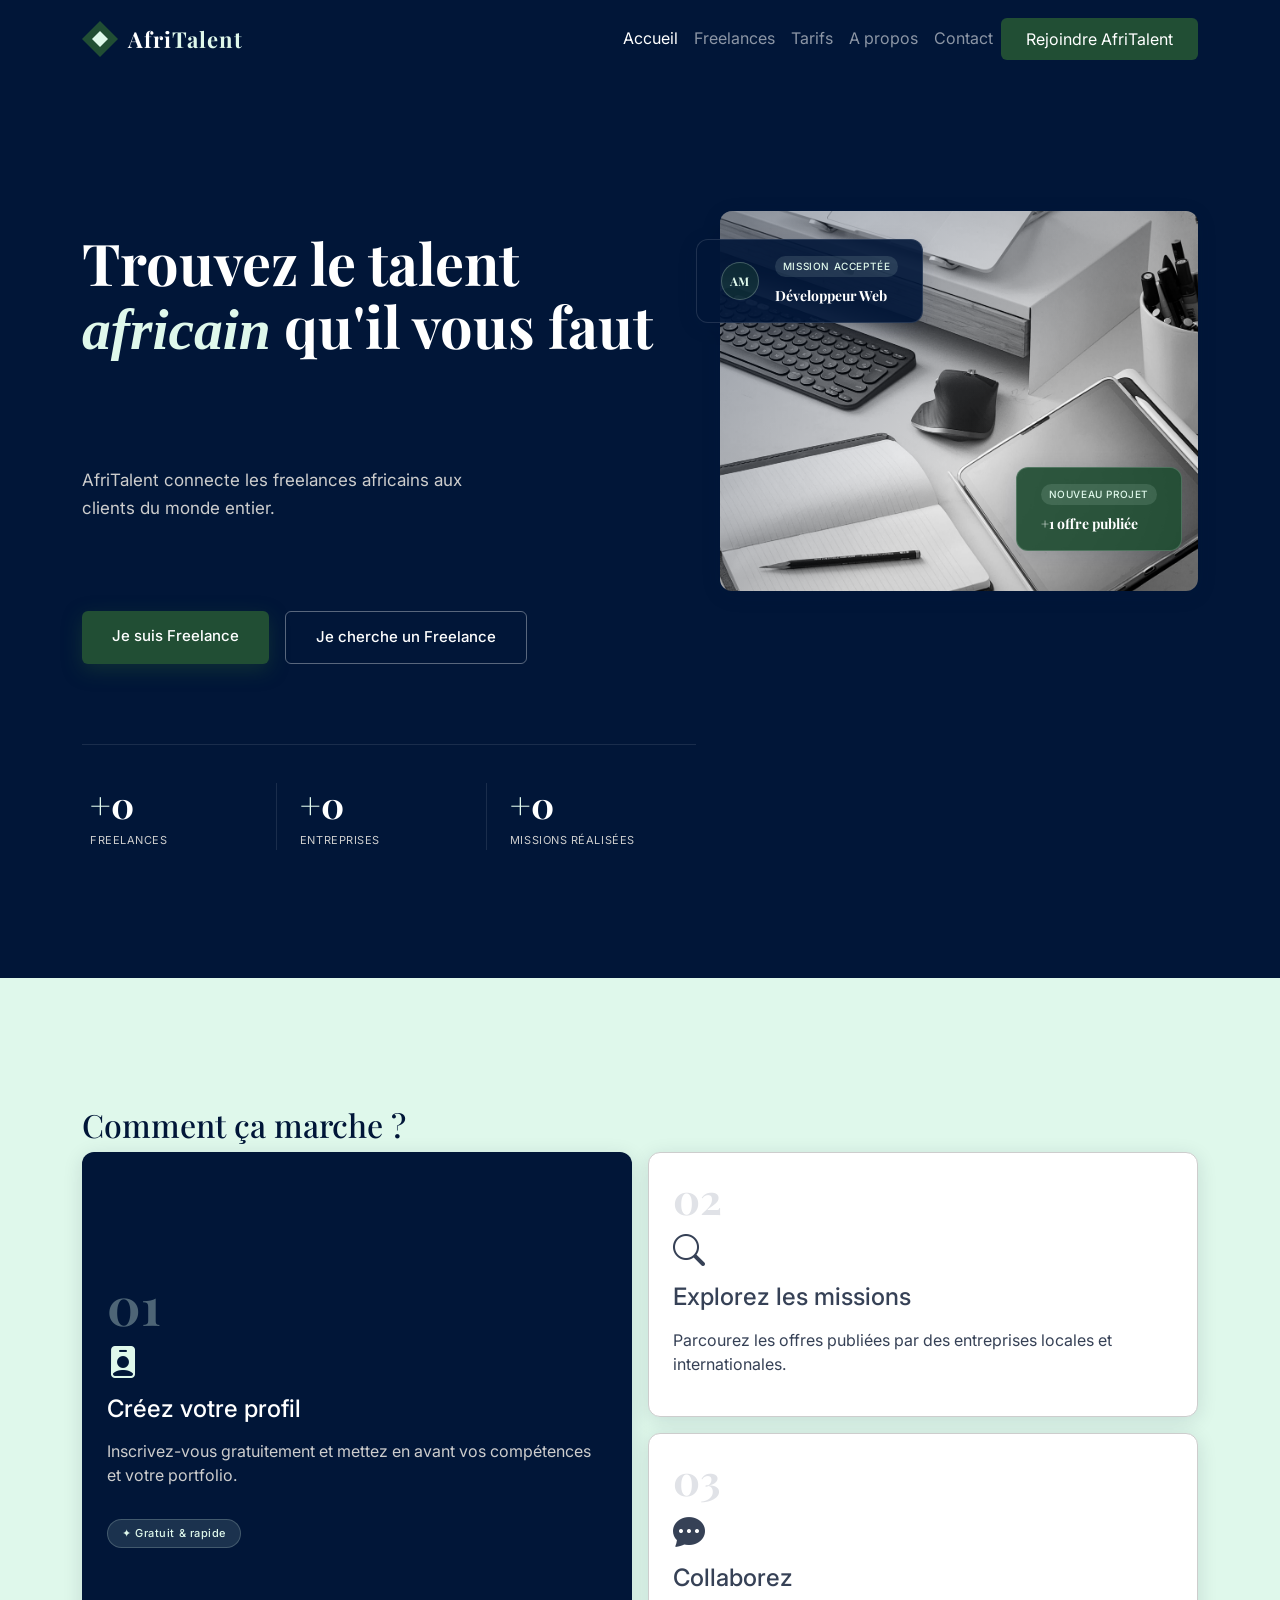
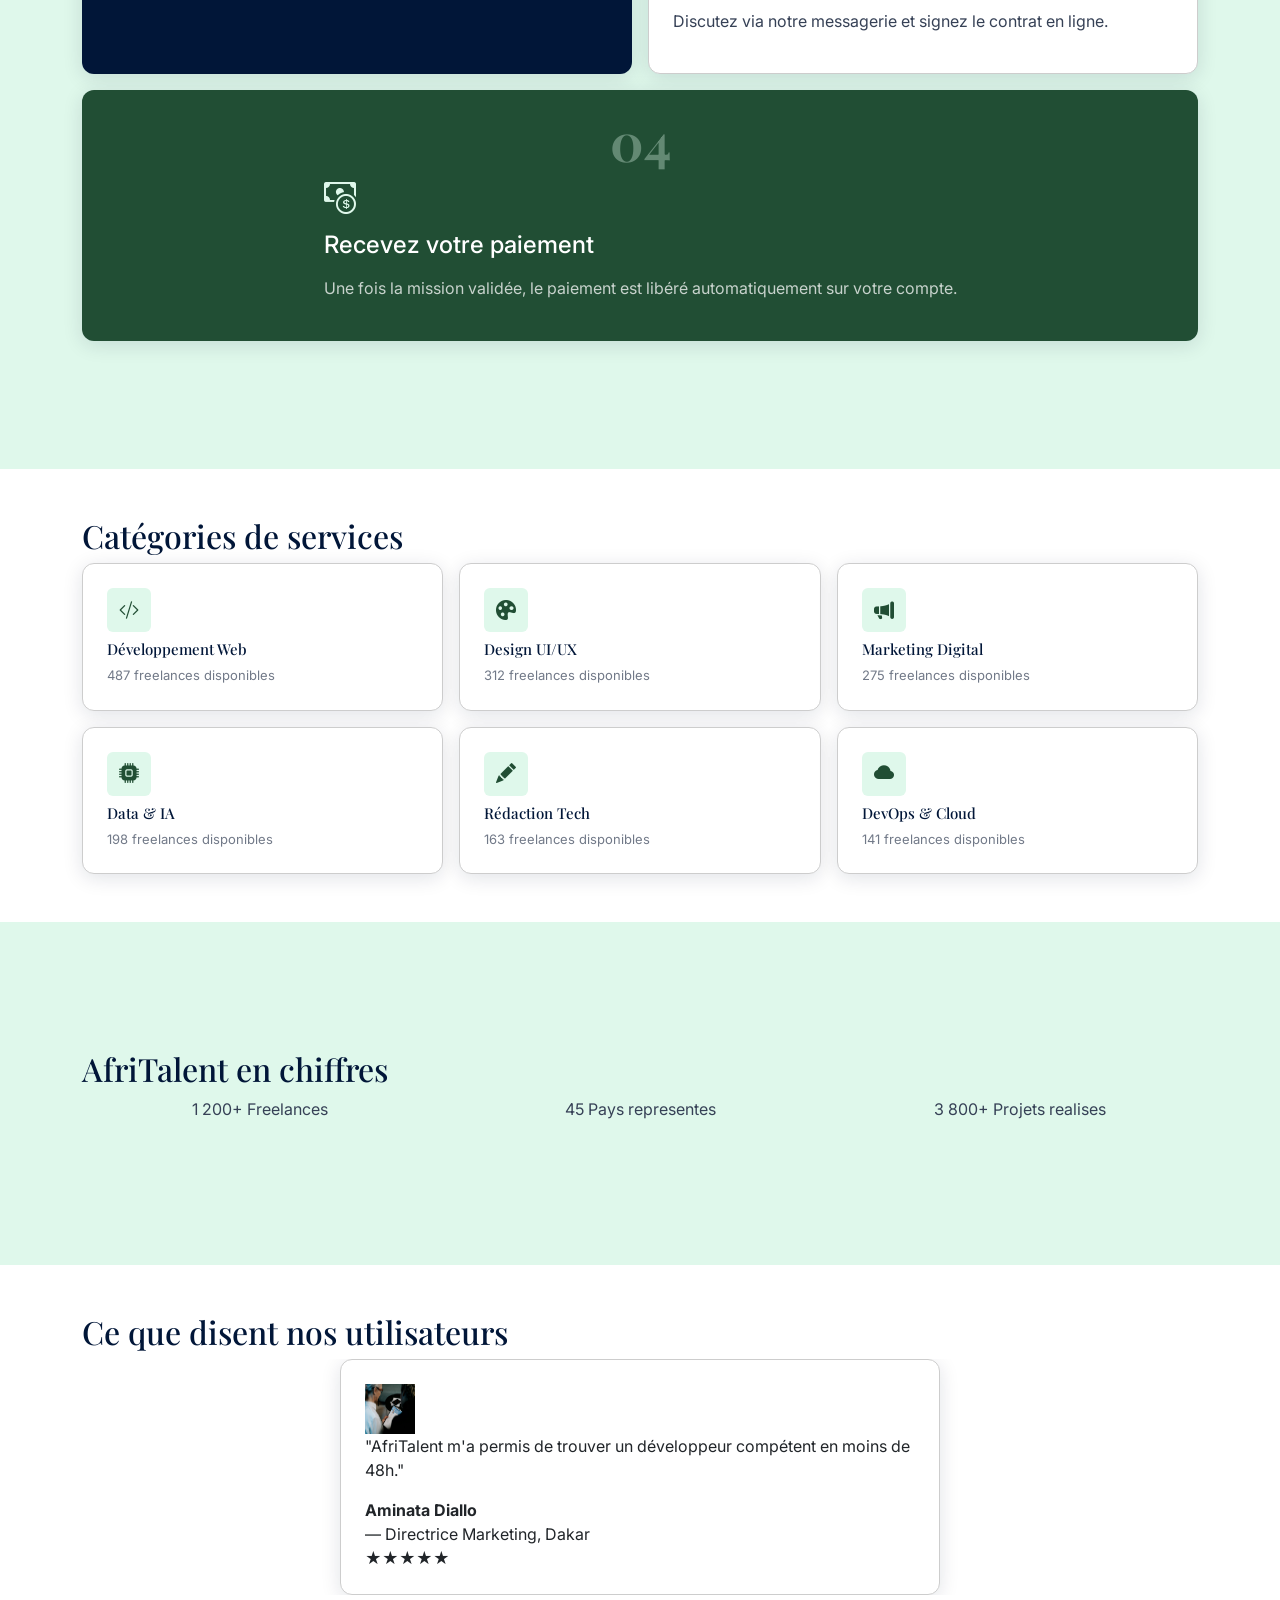
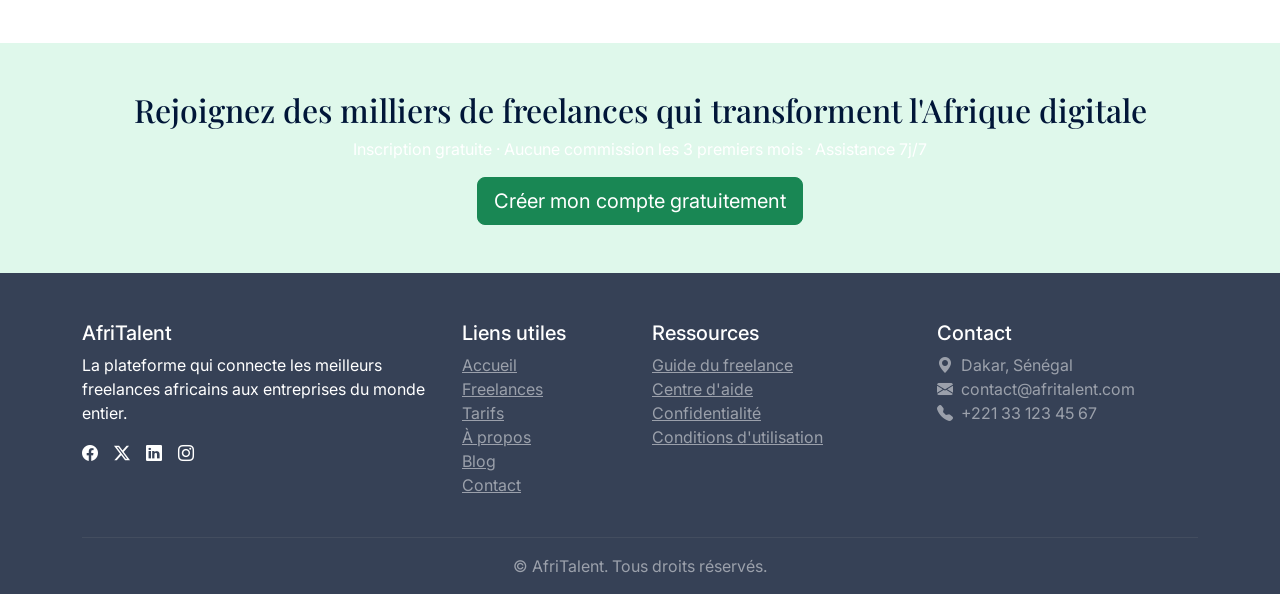
==== commit 1b9efbfd: "CSS : responsive design mobile et tablette, media queries" ====
--- a/index.html
+++ b/index.html
@@ -279,7 +279,7 @@
             <div class="container">
                 <h2>Rejoignez des milliers de freelances qui transforment l'Afrique digitale</h2>
                 <p>Inscription gratuite · Aucune commission les 3 premiers mois · Assistance 7j/7</p>
-                <a href="inscription.html" class="btn btn-warning btn-lg">Créer mon compte gratuitement</a>
+                <a href="inscription.html" class="btn btn-success btn-lg">Créer mon compte gratuitement</a>
             </div>
             </section>
    </main>
--- a/css/style.css
+++ b/css/style.css
@@ -47,6 +47,10 @@
 .navbar {
   background-color: var(--color-primary);
   padding: var(--space-md) var(--space-xl);
+  position: sticky;
+  top: 0;
+  left: 0;
+  z-index: 10000;
 }
 
 /* BOUTON CTA */
@@ -73,10 +77,10 @@
 }
 .card-img-top {
   width: 100%;         /* prend toute la largeur de la carte */
-  height: 200px;       /* hauteur fixe pour toutes les images */
+  height: 200px;       
   object-fit: cover;   /* zoom/recadre sans déformer l'image */
   border-radius: var(--radius-md) var(--radius-md) 0 0;
-  /* ↑ haut-gauche  ↑ haut-droite  ↑ bas-droite  ↑ bas-gauche */
+
 }
 
 /* FOOTER */
@@ -341,9 +345,9 @@
   );
 }
 
-/* ---------------------------------------------------------
+/* 
    CARTES FLOTTANTES
-   --------------------------------------------------------- */
+    */
 
 /* Carte 1 — en haut à gauche de l'image */
 .hero-visual__card-1 {
@@ -447,10 +451,6 @@
 
 
 
-/* ============================================================
-   AFRITALENT — CSS à ajouter dans ton style.css
-   Sections : "Comment ça marche" (Bento Grid) + "Catégories"
-============================================================ */
 
 
 /* ── BENTO GRID — Comment ça marche ── */
@@ -662,3 +662,288 @@
   opacity: 1;
   transform: translateY(-50%) translateX(0);
 }
+        /* LA RESPONSIVITES */
+        /* ================================================================
+   AFRITALENT — RESPONSIVE DESIGN
+   Breakpoints :
+     Mobile  : ≤ 576px  (375px cible)
+     Tablette: ≤ 992px  (768px cible)
+     Desktop : > 992px  (1200px+ — styles de base déjà définis)
+   ================================================================ */
+
+
+/* ────────────────────────────────────────────────────────────────
+   TABLETTE  (≤ 992px)
+   ──────────────────────────────────────────────────────────────── */
+@media (max-width: 992px) {
+
+  /* --- NAVBAR : prépare le menu hamburger Bootstrap --- */
+  .navbar {
+    padding: var(--space-md);
+  }
+
+  /* --- HERO : passe en colonne unique --- */
+  #hero .container {
+    grid-template-columns: 1fr;
+    grid-template-rows: auto;
+    padding-top: var(--space-xl);
+    padding-bottom: var(--space-xl);
+    gap: var(--space-xl);
+  }
+
+  #hero h1 { grid-column: 1; font-size: clamp(28px, 5vw, 42px); }
+  #hero h2 { grid-column: 1; max-width: 100%; }
+
+  .hero-buttons { grid-column: 1; }
+  .hero-stats   { grid-column: 1; }
+
+  /* Visuel hero : sort de sa grille, pleine largeur */
+  .hero-visual {
+    grid-column: 1;
+    grid-row: auto;
+    min-height: 320px;
+    width: 100%;
+  }
+
+  .hero-visual__img {
+    position: relative;
+    top: 0; left: 0; right: 0; bottom: 0;
+    height: 320px;
+  }
+
+  /* Cartes flottantes : repositionnées pour tablette */
+  .hero-visual__card-1 {
+    top: 16px;
+    left: 12px;
+    min-width: 175px;
+  }
+
+  .hero-visual__card-2 {
+    bottom: 16px;
+    right: 12px;
+    min-width: 145px;
+  }
+
+  /* --- BENTO GRID : 2 colonnes → empilées --- */
+  .bento-grid {
+    grid-template-columns: 1fr 1fr;
+    grid-template-rows: auto;
+  }
+
+  .bento-card-01 { grid-column: 1 / 3; grid-row: auto; }
+  .bento-card-02 { grid-column: 1;     grid-row: auto; }
+  .bento-card-03 { grid-column: 2;     grid-row: auto; }
+  .bento-card-04 {
+    grid-column: 1 / 3;
+    grid-row: auto;
+    flex-direction: column;
+    align-items: flex-start;
+  }
+
+  /* --- CATÉGORIES : 2 colonnes --- */
+  .cat-grid {
+    grid-template-columns: repeat(2, 1fr);
+  }
+}
+
+
+/* ────────────────────────────────────────────────────────────────
+   MOBILE  (≤ 576px)
+   ──────────────────────────────────────────────────────────────── */
+@media (max-width: 576px) {
+
+  /* --- Variables d'espacement réduites --- */
+  :root {
+    --space-xl:  32px;
+    --space-2xl: 48px;
+  }
+
+  /* --- NAVBAR --- */
+  .navbar {
+    padding: var(--space-sm) var(--space-md);
+  }
+
+  .logo-text { font-size: 18px; }
+
+  /* --- HERO --- */
+  #hero {
+    min-height: auto;
+    padding-bottom: var(--space-xl);
+  }
+
+  #hero .container {
+    padding-top: var(--space-lg);
+    gap: var(--space-lg);
+  }
+
+  #hero h1 {
+    font-size: clamp(26px, 8vw, 36px);
+    margin-bottom: var(--space-md);
+  }
+
+  #hero h2 {
+    font-size: 14px;
+    margin-bottom: var(--space-lg);
+  }
+
+  /* Boutons CTA : pleine largeur sur mobile */
+  .hero-buttons {
+    flex-direction: column;
+    gap: var(--space-sm);
+  }
+
+  .hero-buttons .btn {
+    width: 100%;
+    text-align: center;
+    padding: 13px 20px;
+  }
+
+  /* Stats : réduit légèrement les chiffres */
+  .hero-stats .stat .counter {
+    font-size: clamp(20px, 6vw, 28px);
+  }
+
+  .hero-stats .stat p {
+    font-size: 10px;
+  }
+
+  /* Visuel hero : hauteur réduite */
+  .hero-visual {
+    min-height: 240px;
+  }
+
+  .hero-visual__img {
+    height: 240px;
+  }
+
+  /* Cartes flottantes : masquées sur très petit écran pour lisibilité */
+  .hero-visual__card-1,
+  .hero-visual__card-2 {
+    display: none;
+  }
+
+  /* --- BENTO GRID : 1 colonne --- */
+  .bento-grid {
+    grid-template-columns: 1fr;
+  }
+
+  .bento-card-01 { grid-column: 1; }
+  .bento-card-02 { grid-column: 1; }
+  .bento-card-03 { grid-column: 1; }
+  .bento-card-04 {
+    grid-column: 1;
+    flex-direction: column;
+    align-items: flex-start;
+  }
+
+  .step-number { font-size: 32px; }
+  .bento-card-01 .step-number,
+  .bento-card-04 .step-number { font-size: 40px; }
+
+  /* --- CATÉGORIES : 1 colonne --- */
+  .cat-grid {
+    grid-template-columns: 1fr;
+  }
+
+  .cat-arrow { display: none; } /* flèche inutile sur touch */
+
+  /* --- FOOTER --- */
+  footer {
+    padding: var(--space-lg) var(--space-md);
+    text-align: center;
+  }
+
+  /* --- CARDS freelance --- */
+  .card {
+    padding: var(--space-md);
+  }
+
+  .card-img-top {
+    height: 160px;
+  }
+
+  /* --- BOUTONS globaux --- */
+  .btn-cta,
+  .btn1 {
+    width: 100%;
+    text-align: center;
+    display: block;
+  }
+}
+
+
+
+
+
+
+/* Sections avec padding adaptatif */
+.section-soft {
+  padding: var(--space-2xl) var(--space-xl);
+}
+/* RESPONSIVITE */
+@media (max-width: 992px) {
+  .section-soft {
+    padding: var(--space-xl) var(--space-lg);
+  }
+}
+
+@media (max-width: 576px) {
+  .section-soft {
+    padding: var(--space-xl) var(--space-md);
+  }
+}
+
+/* Titres de section responsifs */
+@media (max-width: 576px) {
+  h1 { font-size: clamp(24px, 8vw, 32px); }
+  h2 { font-size: clamp(20px, 6vw, 26px); }
+  h3 { font-size: clamp(16px, 5vw, 20px); }
+}
+
+
+/* 
+   NAVBAR HAMBURGER 
+   */
+
+/* Couleur du bouton hamburger (icône blanche sur fond sombre) */
+.navbar-toggler {
+  border-color: rgba(255, 255, 255, 0.3);
+}
+
+.navbar-toggler-icon {
+  background-image: url("data:image/svg+xml,%3csvg xmlns='http://www.w3.org/2000/svg' viewBox='0 0 30 30'%3e%3cpath stroke='rgba%28255, 255, 255, 0.85%29' stroke-linecap='round' stroke-miterlimit='10' stroke-width='2' d='M4 7h22M4 15h22M4 23h22'/%3e%3c/svg%3e");
+}
+
+/* Menu déroulant mobile : fond dark cohérent */
+@media (max-width: 992px) {
+  .navbar-collapse {
+    background-color: var(--color-primary);
+    padding: var(--space-md) 0;
+    margin-top: var(--space-sm);
+    border-radius: var(--radius-sm);
+  }
+
+  .navbar-nav .nav-link {
+    padding: var(--space-sm) var(--space-md);
+    color: var(--color-light) !important;
+    border-bottom: 1px solid rgba(255, 255, 255, 0.06);
+  }
+
+  .navbar-nav .nav-link:last-child {
+    border-bottom: none;
+  }
+
+  .navbar-nav .nav-link:hover {
+    color: var(--color-bg-soft) !important;
+    background: rgba(255, 255, 255, 0.05);
+    border-radius: var(--radius-sm);
+  }
+
+  /* Boutons CTA dans la navbar sur mobile */
+  .navbar .btn-cta,
+  .navbar .btn1 {
+    width: 100%;
+    margin-top: var(--space-sm);
+    text-align: center;
+  }
+}
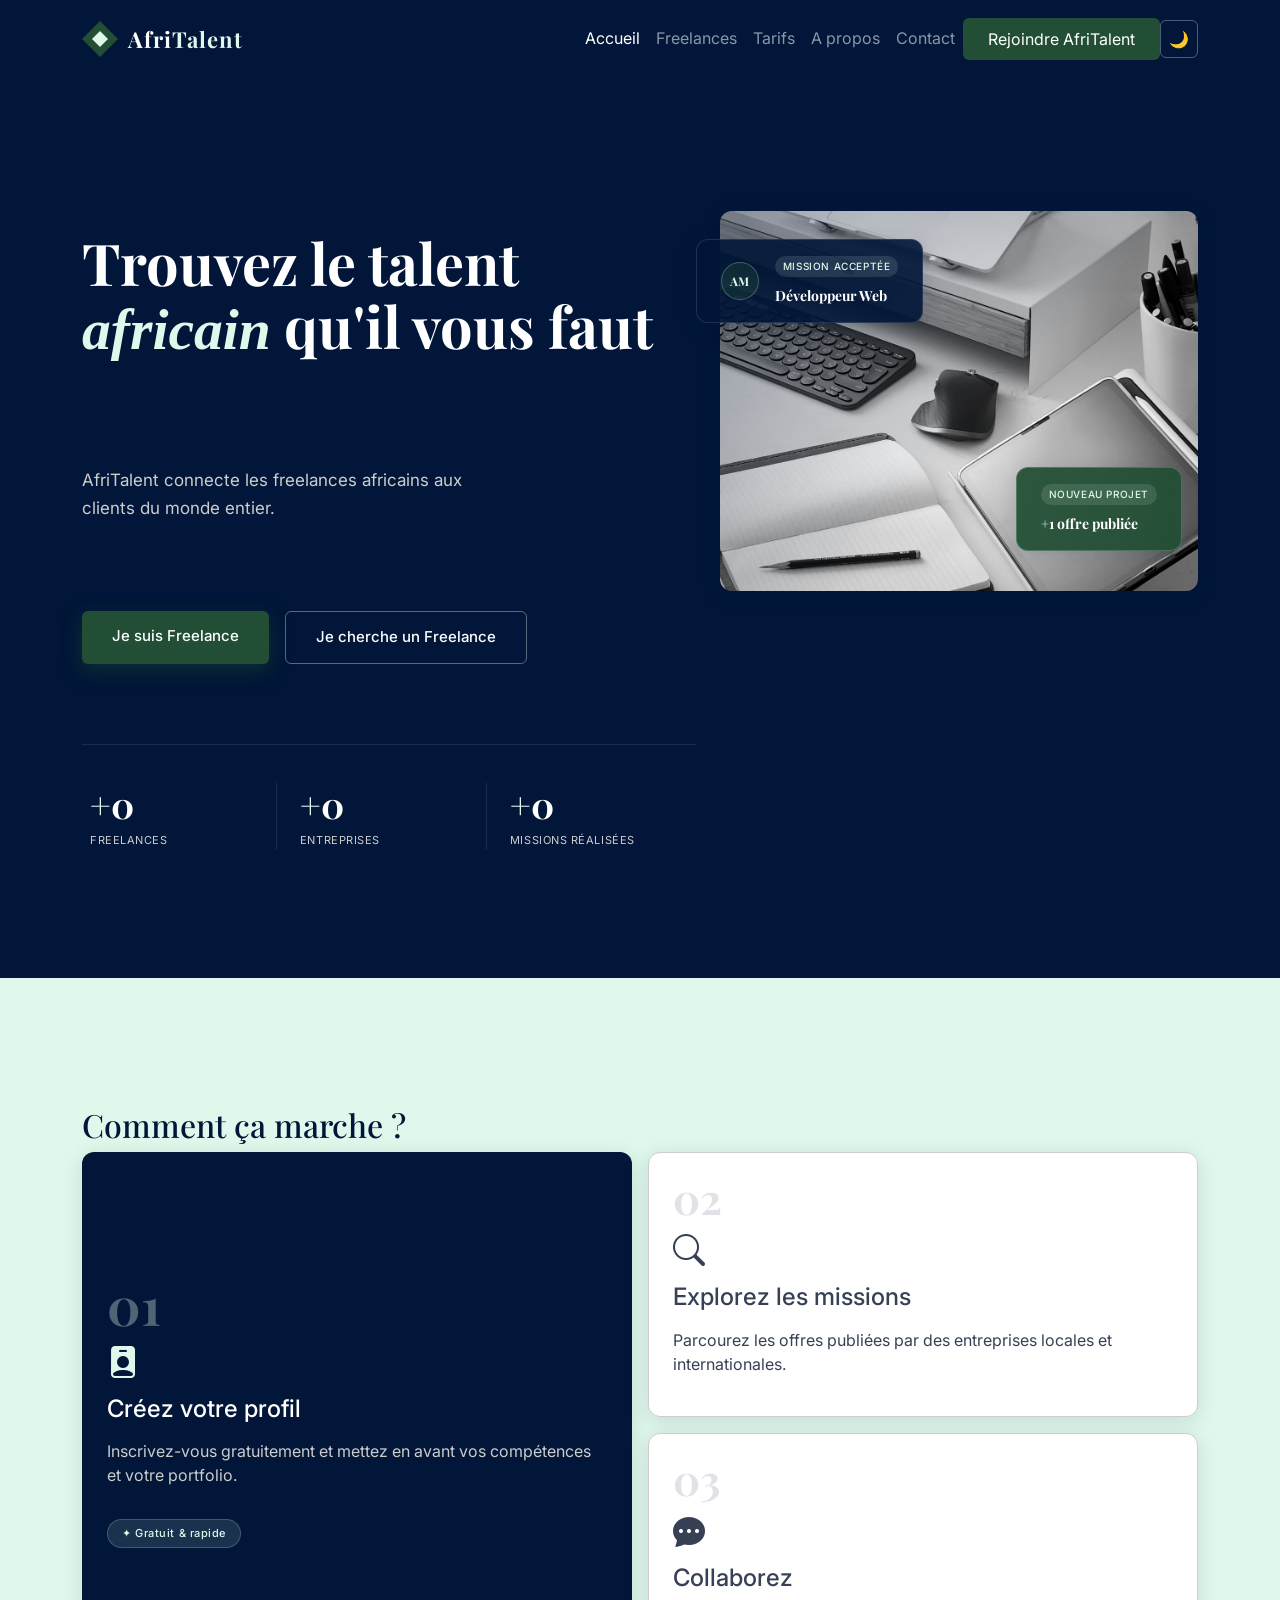
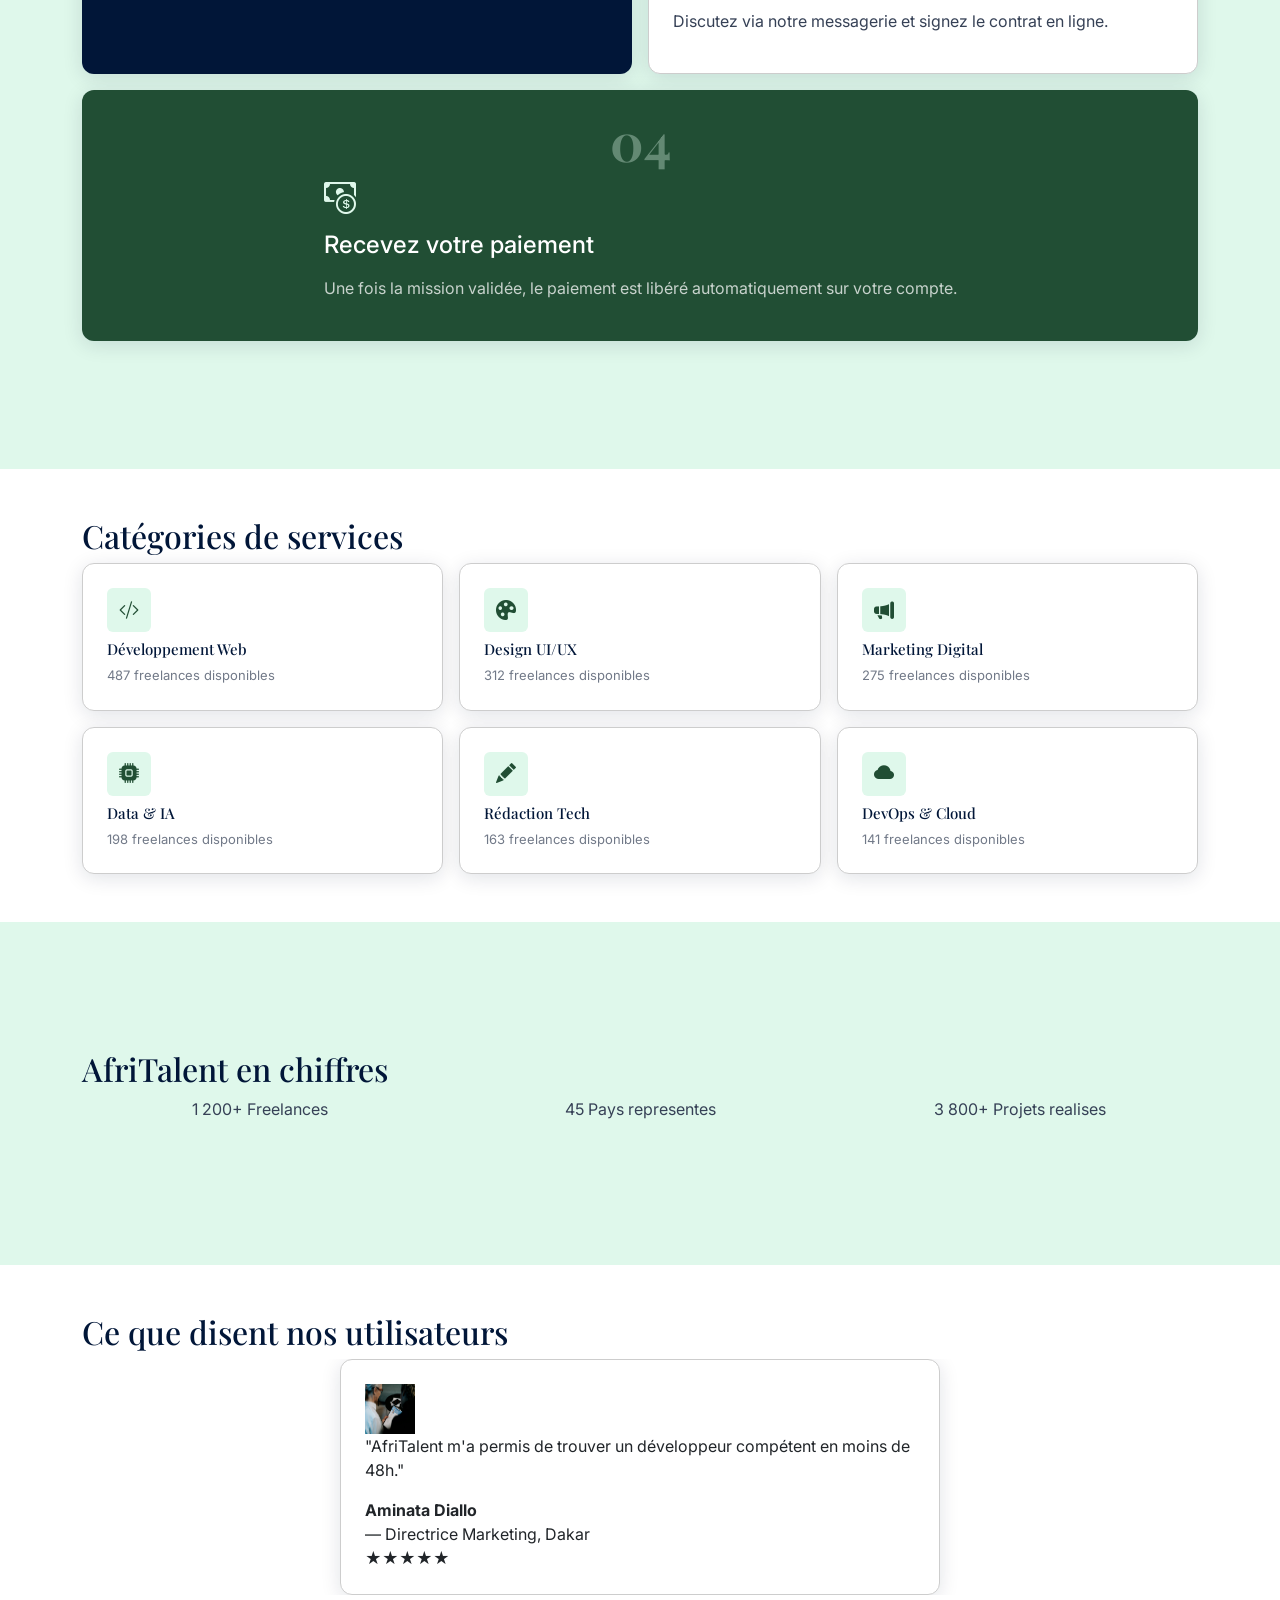
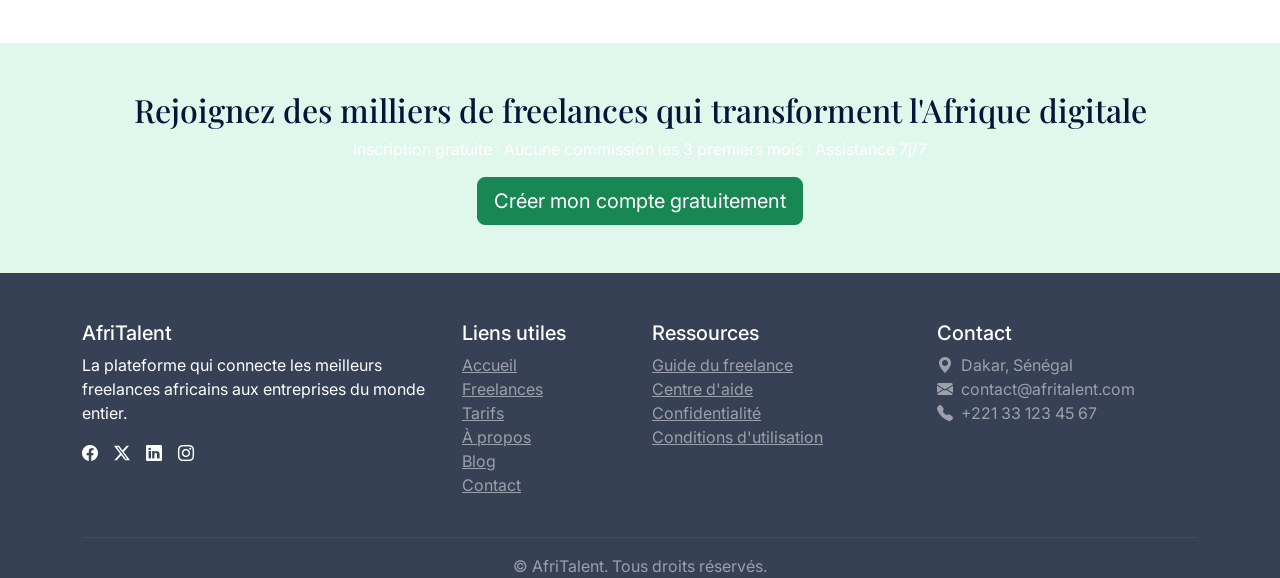
==== commit 931574f5: "JS : dark mode avec localStorage, navbar dynamique au scroll" ====
--- a/index.html
+++ b/index.html
@@ -40,8 +40,9 @@
                         <li class="nav-item"><a class="nav-link" href="tarifs.html">Tarifs</a></li> 
                         <li class="nav-item"><a class="nav-link" href="about.html">A propos</a></li> 
                         <li class="nav-item"><a class="nav-link" href="contact.html">Contact</a></li>
-                        <li class="nav-item"><a class="btn-cta btn" href="inscription.html">Rejoindre AfriTalent</a></li> 
+                        <li class="nav-item"><a class="btn-cta btn" href="inscription.html">Rejoindre AfriTalent</a></li>
                     </ul> 
+                    <button id="theme-toggle">🌙</button>
                     </div> 
             </div> 
         </nav>
@@ -339,6 +340,7 @@
 
     </div>
 </footer>
+<button id="back-to-top">↑</button>
     <!-- lien bootstrap js  -->
   <script src="https://cdn.jsdelivr.net/npm/bootstrap@5.3.0/dist/js/bootstrap.bundle.min.js"></script>  
    <!-- lien vers mon  js -->
--- a/css/style.css
+++ b/css/style.css
@@ -663,18 +663,10 @@
   transform: translateY(-50%) translateX(0);
 }
         /* LA RESPONSIVITES */
-        /* ================================================================
-   AFRITALENT — RESPONSIVE DESIGN
-   Breakpoints :
-     Mobile  : ≤ 576px  (375px cible)
-     Tablette: ≤ 992px  (768px cible)
-     Desktop : > 992px  (1200px+ — styles de base déjà définis)
-   ================================================================ */
-
-
-/* ────────────────────────────────────────────────────────────────
-   TABLETTE  (≤ 992px)
-   ──────────────────────────────────────────────────────────────── */
+       
+
+
+/* TABLETTE  (≤ 992px) */
 @media (max-width: 992px) {
 
   /* --- NAVBAR : prépare le menu hamburger Bootstrap --- */
@@ -946,4 +938,90 @@
     margin-top: var(--space-sm);
     text-align: center;
   }
+}
+
+
+/* ── 1. DARK MODE ─── */
+
+body.dark-mode {
+  background-color: #0D1F14;
+  color: #C8D8D0;
+}
+
+body.dark-mode .navbar {
+  background-color: #0A1A10;
+}
+
+body.dark-mode h1,
+body.dark-mode h2,
+body.dark-mode h3 {
+  color: #DFF8EB;
+}
+
+body.dark-mode .card,
+body.dark-mode .bento-card,
+body.dark-mode .cat-card {
+  background-color: #152B1E;
+  border-color: #2A4035;
+  color: #C8D8D0;
+}
+
+body.dark-mode .section-soft {
+  background-color: #0F2A1C;
+}
+
+body.dark-mode footer {
+  background-color: #0A1A10;
+}
+
+
+/* ── 2. BOUTON DARK MODE dans la navbar ─────── */
+
+
+#theme-toggle {
+  background: transparent;
+  border: 1px solid rgba(255, 255, 255, 0.3);
+  color: white;
+  border-radius: 6px;
+  width: 38px;
+  height: 38px;
+  font-size: 16px;
+  cursor: pointer;
+}
+
+
+/* ── 3. NAVBAR AU SCROLL ────────────────────── */
+
+.navbar--scrolled {
+  padding-top: 8px;
+  padding-bottom: 8px;
+  box-shadow: 0 4px 20px rgba(0, 0, 0, 0.3);
+}
+
+
+/* ── 4. BOUTON RETOUR EN HAUT ───────────────── */
+
+#back-to-top {
+  position: fixed;
+  bottom: 30px;
+  right: 25px;
+  z-index: 9999;
+
+  width: 46px;
+  height: 46px;
+  border-radius: 50%;
+  border: none;
+  cursor: pointer;
+
+  background-color: #214E34;
+  color: white;
+  font-size: 20px;
+
+  display: none; /* caché par défaut, le JS l'affiche */
+  align-items: center;
+  justify-content: center;
+}
+
+#back-to-top:hover {
+  background-color: #1a3e29;
 }
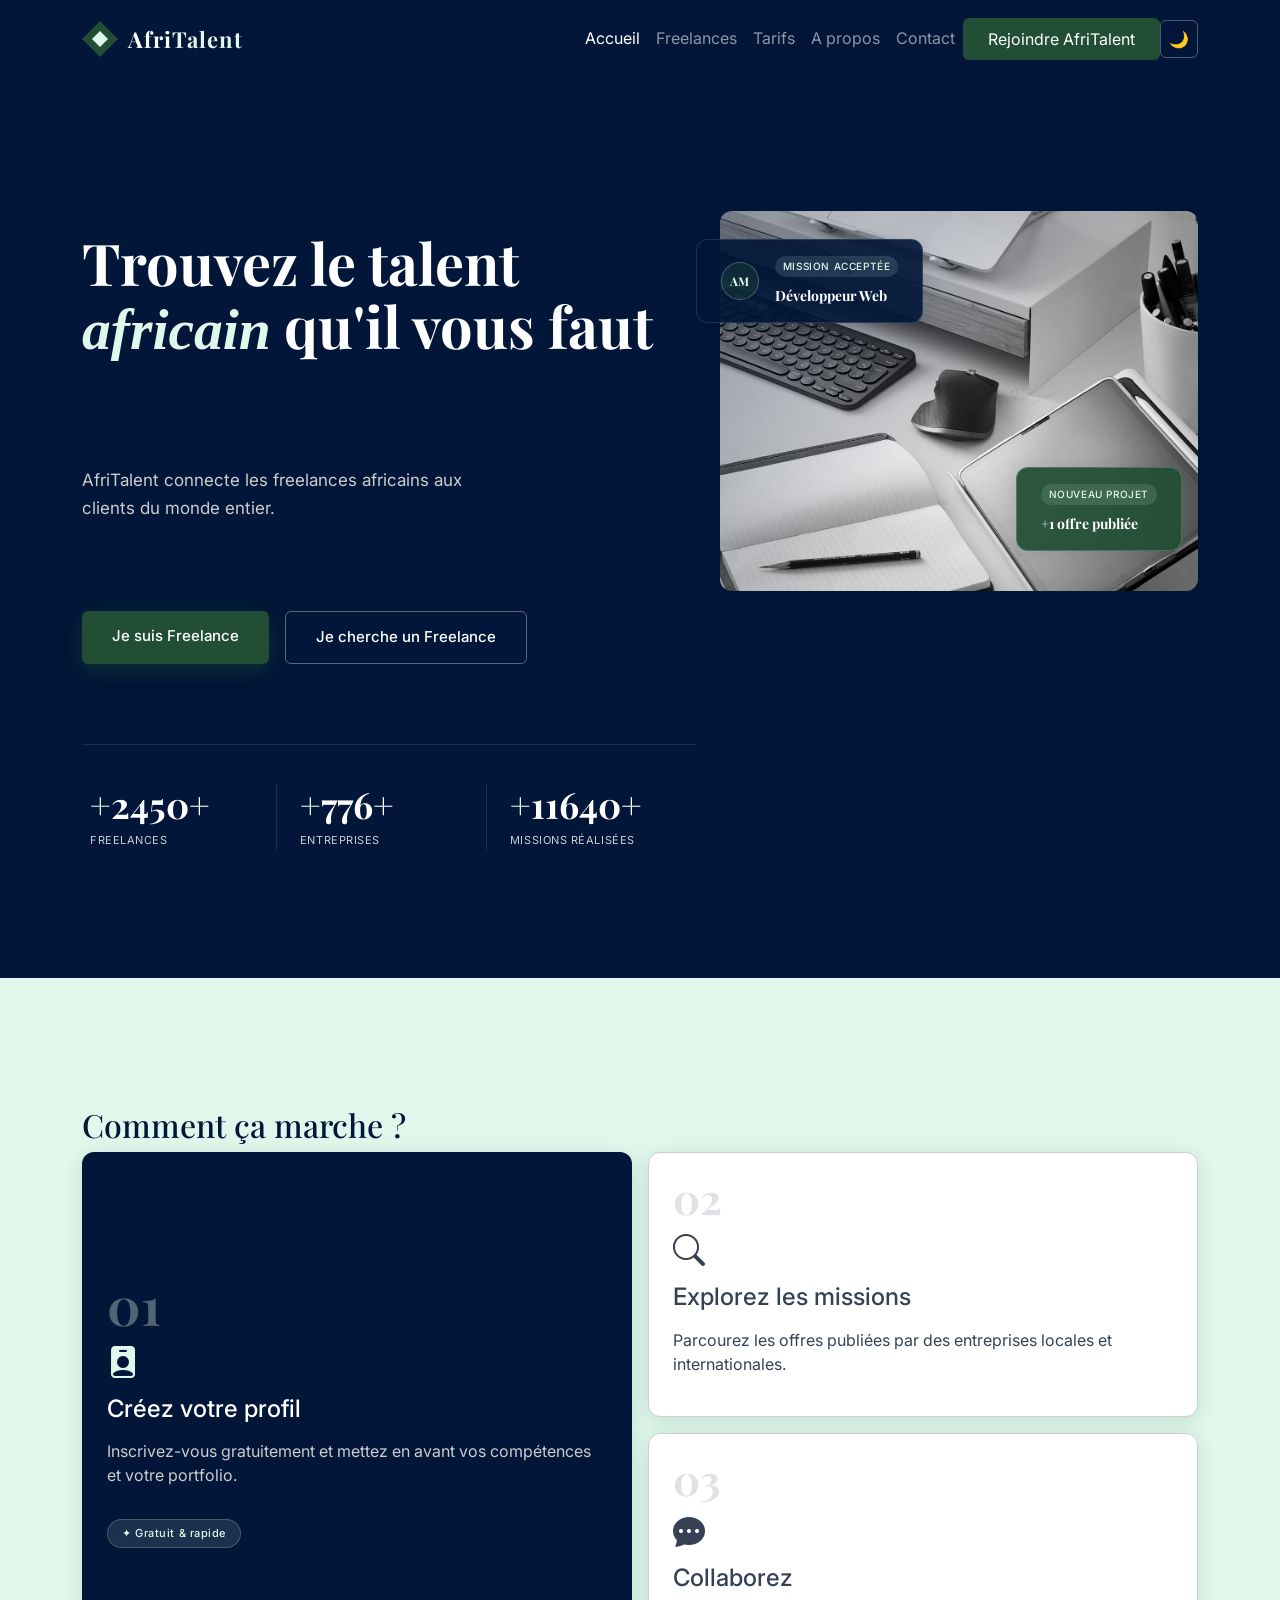
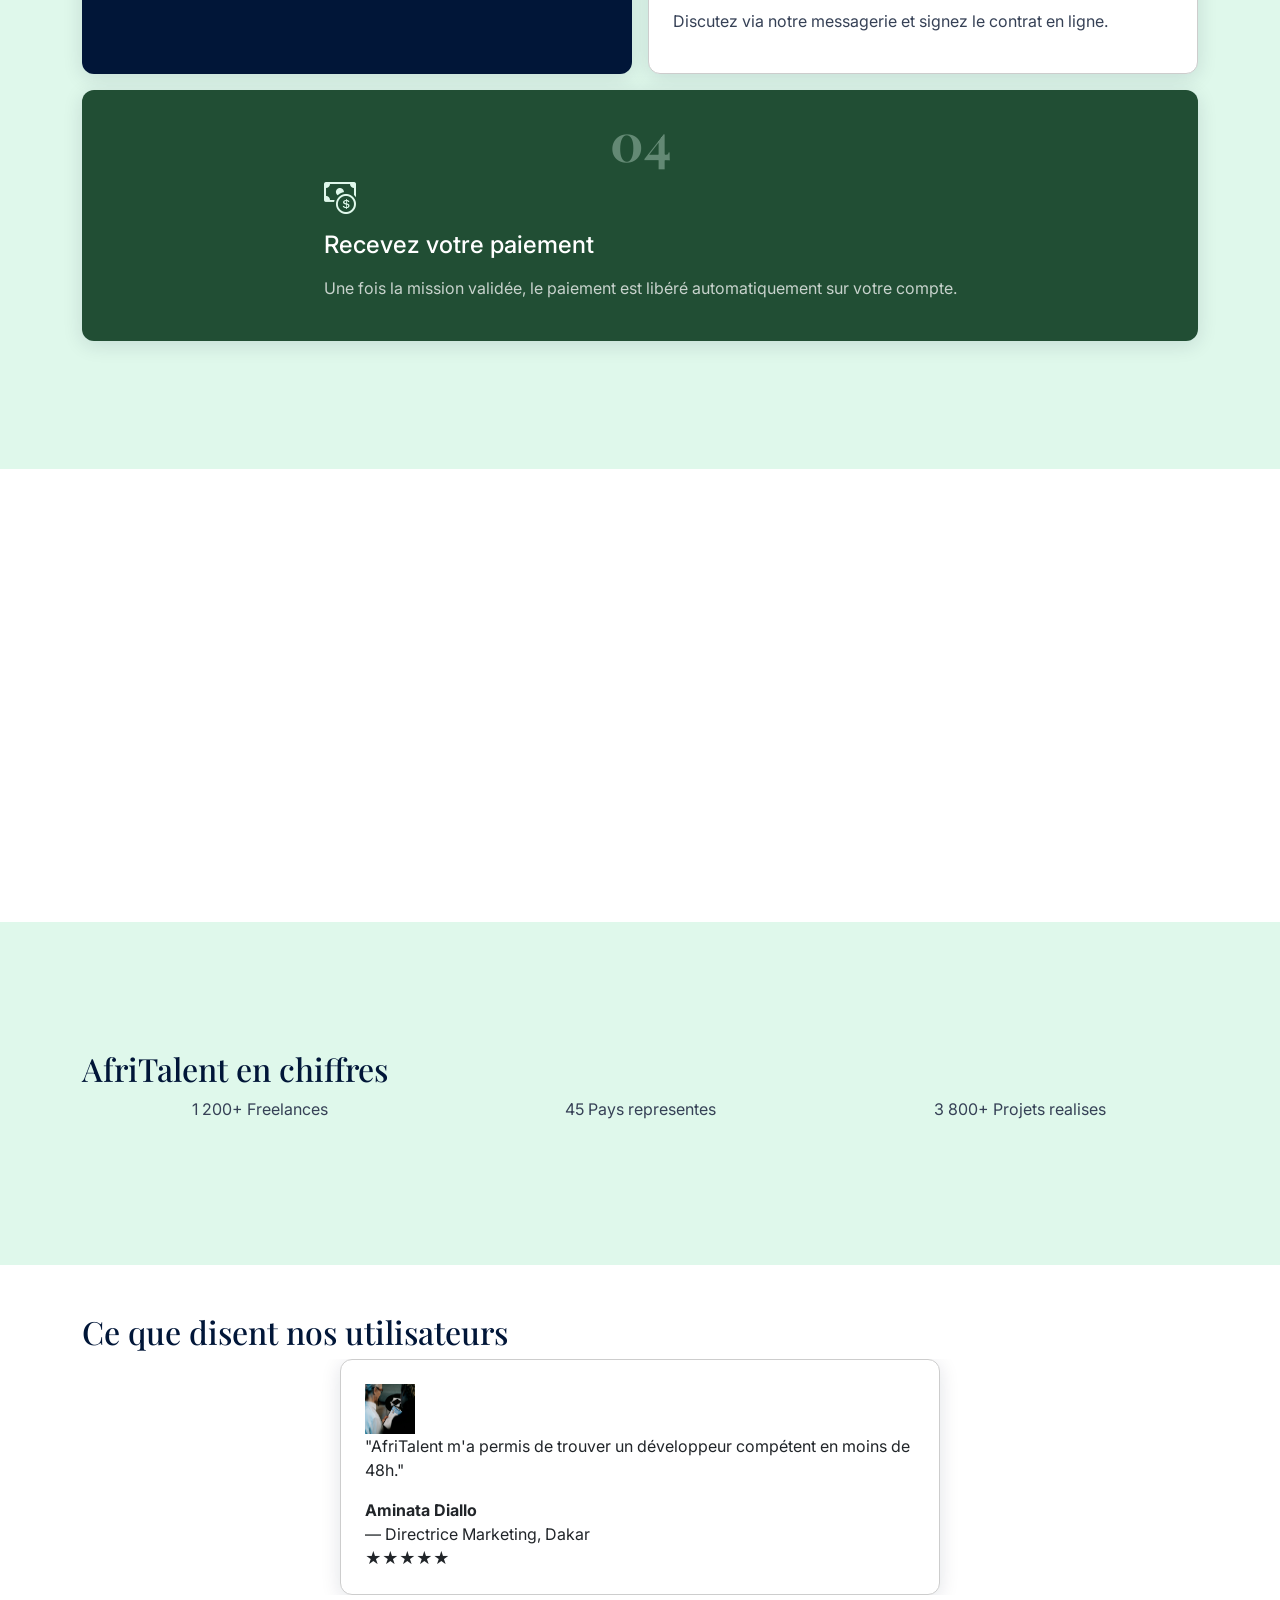
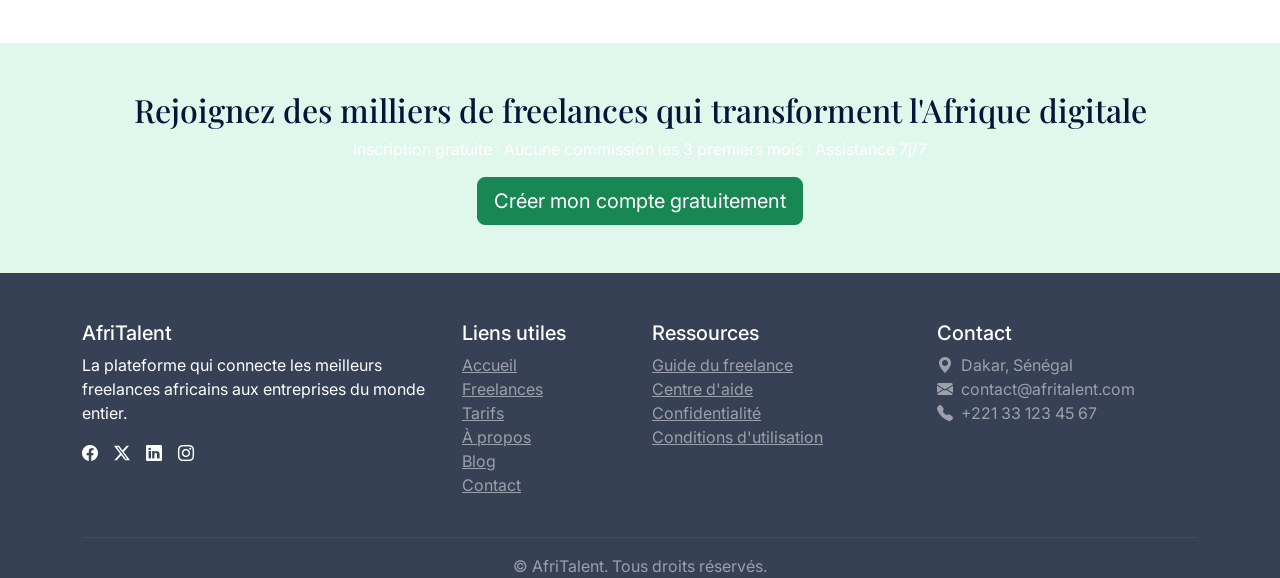
==== commit 95add97c: "JS : compteurs animés au scroll et animations fade-in des sections" ====
--- a/index.html
+++ b/index.html
@@ -48,7 +48,7 @@
         </nav>
         <!-- contenu principale -->
         <main>
-<section id="hero">
+<section id="hero" >
     
   <div class="container py-5">
  
@@ -113,7 +113,7 @@
   </div>
 </section>
 <!-- Section Comment ça marche -->
-<section id="how" class="section-soft">
+<section id="how" class="section-soft fade-in-section">
   <div class="container py-5">
     <h2>Comment ça marche ?</h2>
 
@@ -159,7 +159,7 @@
 </section>
 
 <!-- Section Catégories de services -->
-<section id="categories">
+<section id="categories" class="fade-in-section">
   <div class="container py-5">
     <h2>Catégories de services</h2>
 
@@ -223,7 +223,7 @@
   </div>
 </section>
     <!-- Section Statistiques --> 
-        <section id="statistiques" class="section-soft"> 
+        <section id="statistiques" class="section-soft fade-in-section"> 
             <div class="container py-5"> 
                 <h2>AfriTalent en chiffres</h2> 
                 <div class="row text-center"> 
@@ -235,7 +235,7 @@
         </section>
   
        <!-- Section Témoignages -->
-        <section id="temoignages">
+        <section id="temoignages" class="fade-in-section">
             <div class="container py-5">
                 <h2>Ce que disent nos utilisateurs</h2>
                 <div id="testimonialCarousel" class="carousel slide" data-bs-ride="carousel">
@@ -276,7 +276,7 @@
             </div>
         </section> 
         <!-- Section CTA Bandeau -->
-            <section id="cta-banner" class="section-soft text-white text-center py-5">
+            <section id="cta-banner" class="section-soft text-white text-center py-5 fade-in-section">
             <div class="container">
                 <h2>Rejoignez des milliers de freelances qui transforment l'Afrique digitale</h2>
                 <p>Inscription gratuite · Aucune commission les 3 premiers mois · Assistance 7j/7</p>
--- a/css/style.css
+++ b/css/style.css
@@ -1024,4 +1024,17 @@
 
 #back-to-top:hover {
   background-color: #1a3e29;
-}+}
+/* État de départ : invisible + décalé vers le bas */
+.fade-in-section {
+  opacity: 0;
+  transform: translateY(30px);
+  transition: opacity 0.6s ease, transform 0.6s ease;
+}
+ 
+/* État final : visible (classe ajoutée par le JS) */
+.fade-in-section.visible {
+  opacity: 1;
+  transform: translateY(0);
+}
+ 
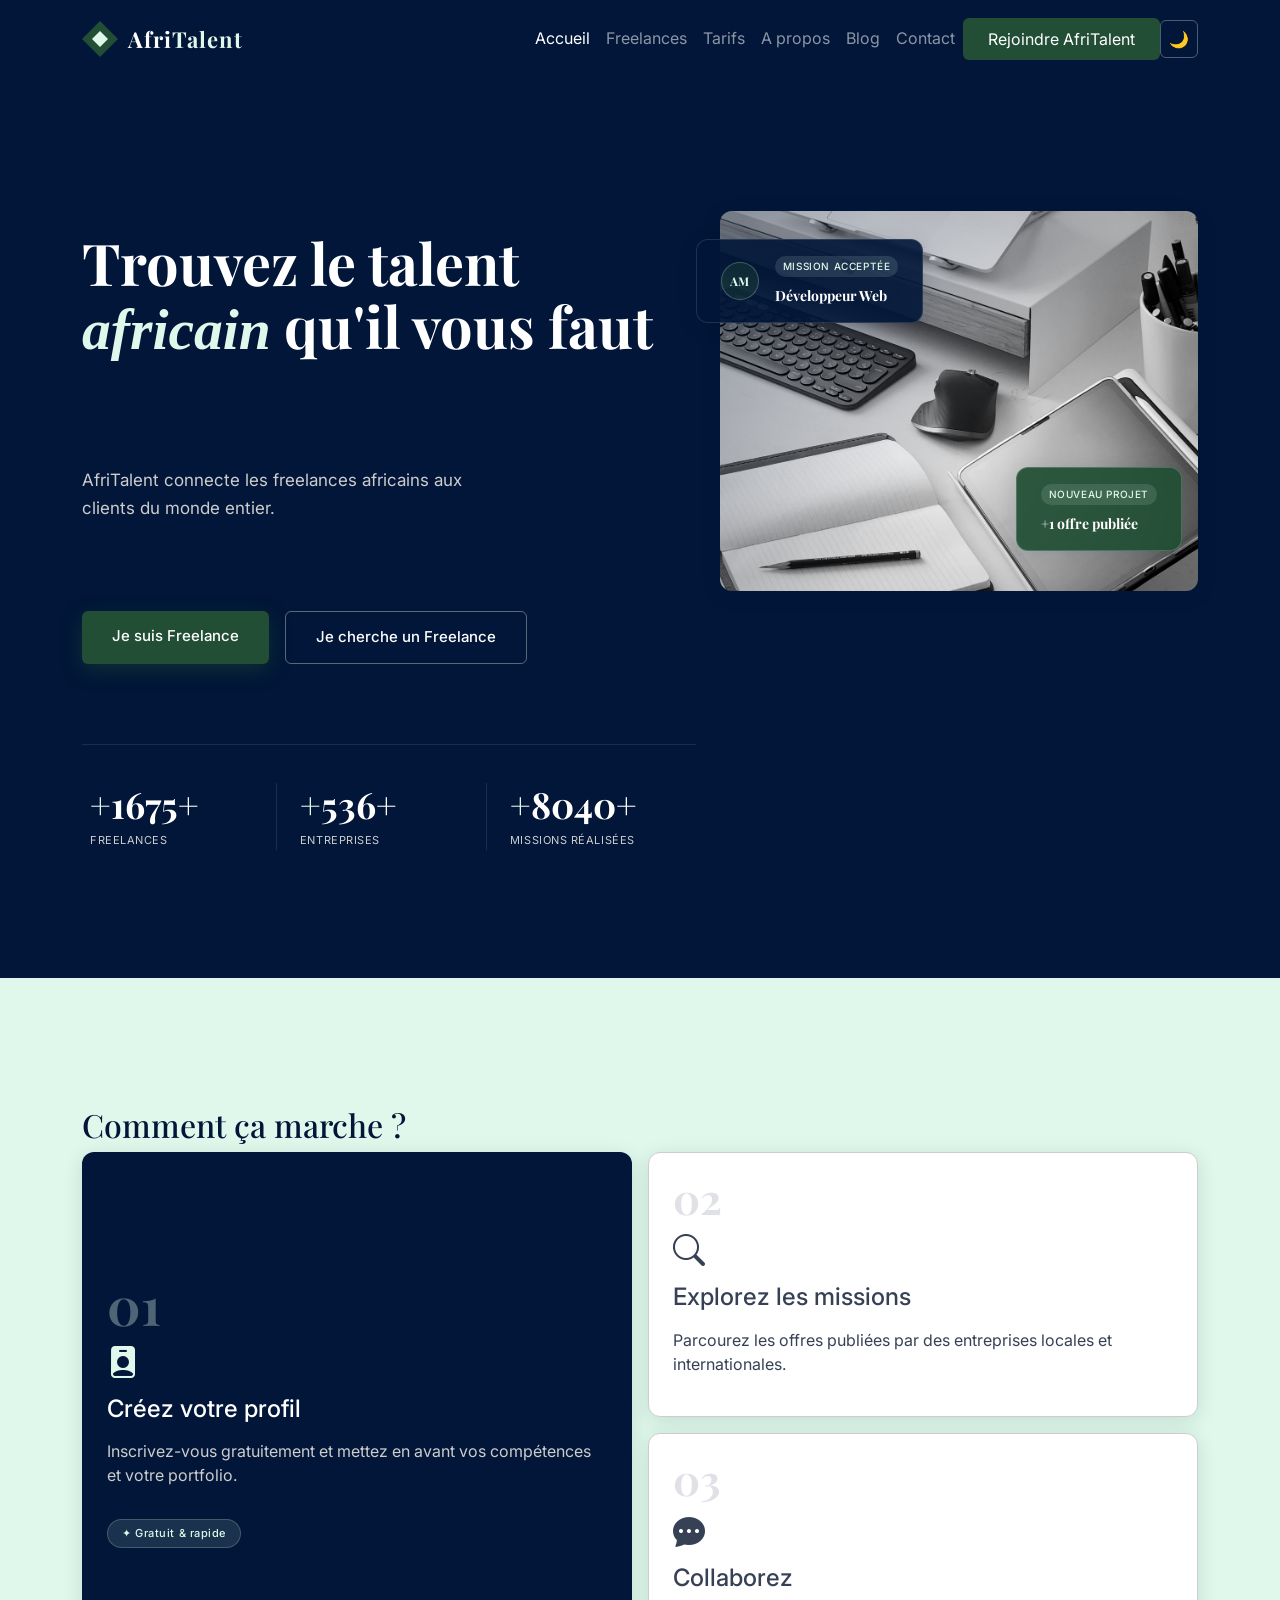
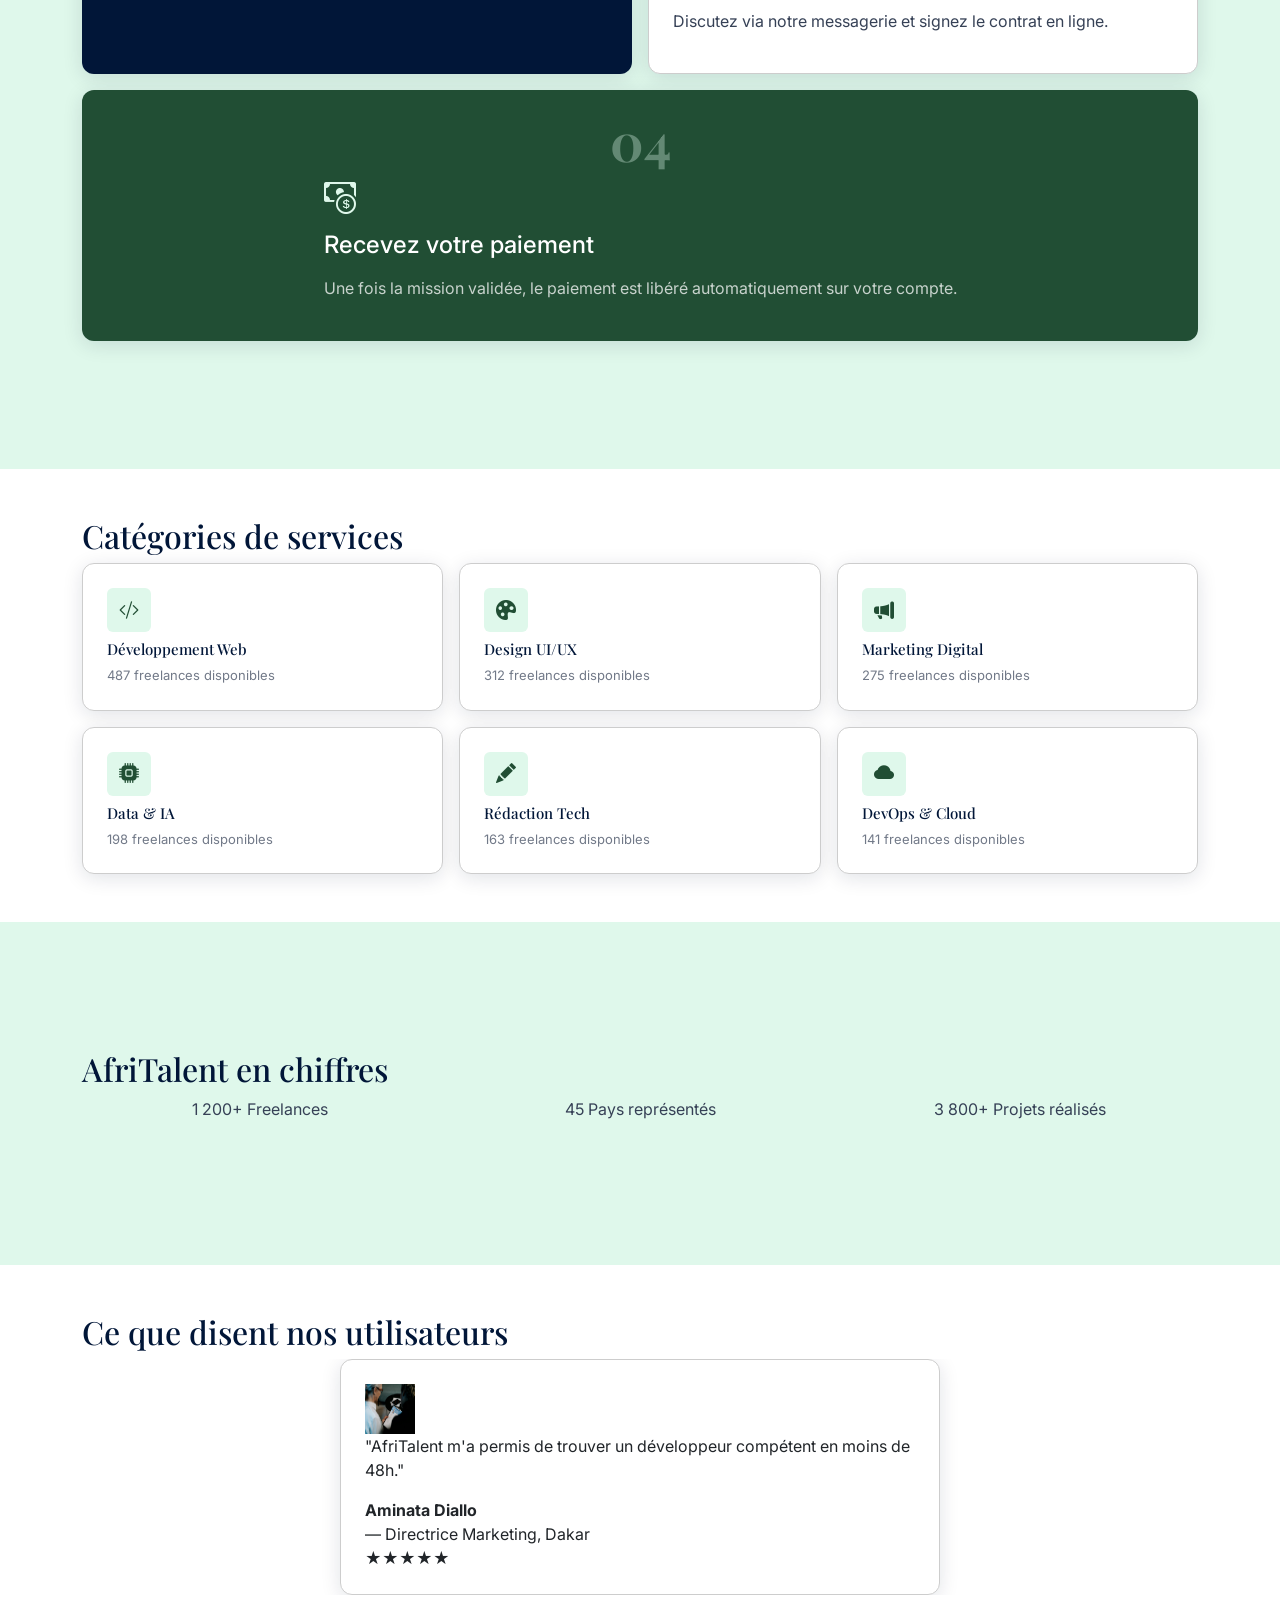
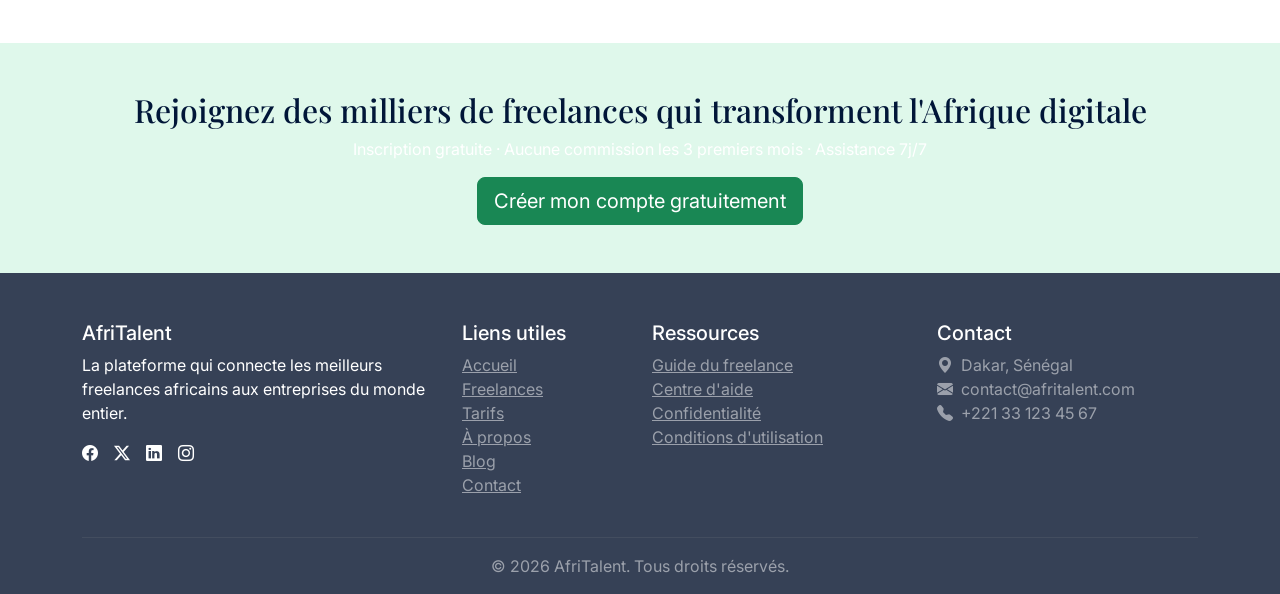
==== commit f3b67ec2: "Finalisation : corrections responsive, optimisation du code et commentaires" ====
--- a/index.html
+++ b/index.html
@@ -1,349 +1,357 @@
 <!DOCTYPE html>
-<html lang="en">
+<html lang="fr">
 <head>
     <meta charset="UTF-8">
     <meta name="viewport" content="width=device-width, initial-scale=1.0">
-    <title>AfriTalent—Accueil</title>
-    <!-- lien vers bootstrap css -->
+    <title>AfriTalent — Accueil</title>
+
+    <!-- lien vers Bootstrap CSS -->
     <link href="https://cdn.jsdelivr.net/npm/bootstrap@5.3.0/dist/css/bootstrap.min.css" rel="stylesheet">
-     <!-- lien vers  csss -->
+    <!-- lien vers les icônes Bootstrap -->
+    <link href="https://cdn.jsdelivr.net/npm/bootstrap-icons@1.11.3/font/bootstrap-icons.min.css" rel="stylesheet">
+    <!-- lien vers notre CSS -->
     <link rel="stylesheet" href="css/style.css">
-    <!-- len icone bootstrap -->
-    <link href="https://cdn.jsdelivr.net/npm/bootstrap-icons@1.11.3/font/bootstrap-icons.min.css" rel="stylesheet" />
-    <!-- lien pour les fonts  -->
+
+    <!-- lien vers les polices Google Fonts -->
     <link rel="preconnect" href="https://fonts.googleapis.com">
     <link rel="preconnect" href="https://fonts.gstatic.com" crossorigin>
     <link href="https://fonts.googleapis.com/css2?family=Inter:wght@400;500;700&family=Playfair+Display:wght@400;700&display=swap" rel="stylesheet">
 </head>
 <body>
-    <!-- barre de navigation -->
-        <nav class="navbar navbar-expand-lg navbar-dark "> 
-            <div class="container"> 
-                   <a class="navbar-brand" href="index.html">
-                        <div class="logo">
-                            <div class="logo-icon"></div>
-                            <span class="logo-text">Afri<span class="logo-accent">Talent</span></span>
-                        </div>
-                    </a>
-                    <button class="navbar-toggler" type="button" 
-                    data-bs-toggle="collapse" 
-                    data-bs-target="#navMenu" 
-                    aria-controls="navMenu" 
-                    aria-expanded="false" 
-                    aria-label="Toggle navigation"> 
-                    <span class="navbar-toggler-icon"></span> 
-                    </button> 
-                    <div class="collapse navbar-collapse" id="navMenu"> 
-                    <ul class="navbar-nav ms-auto"> 
-                        <li class="nav-item"><a class="nav-link active" href="index.html">Accueil</a></li> 
-                        <li class="nav-item"><a class="nav-link" href="freelances.html">Freelances</a></li> 
-                        <li class="nav-item"><a class="nav-link" href="tarifs.html">Tarifs</a></li> 
-                        <li class="nav-item"><a class="nav-link" href="about.html">A propos</a></li> 
-                        <li class="nav-item"><a class="nav-link" href="contact.html">Contact</a></li>
-                        <li class="nav-item"><a class="btn-cta btn" href="inscription.html">Rejoindre AfriTalent</a></li>
-                    </ul> 
-                    <button id="theme-toggle">🌙</button>
-                    </div> 
-            </div> 
-        </nav>
-        <!-- contenu principale -->
-        <main>
-<section id="hero" >
-    
-  <div class="container py-5">
- 
-    <!-- Titre principal-->
-    <h1>
-      Trouvez le talent<br>
-      <span class="highlight">africain</span> qu'il vous faut
-    </h1>
- 
-    <!-- Sous-titre -->
-    <h2>AfriTalent connecte les freelances africains aux clients du monde entier.</h2>
- 
-    <!-- 2 boutons CTA -->
-    <div class="hero-buttons">
-      <a href="freelances.html" class="btn btn-primary">Je suis Freelance</a>
-      <a href="freelances.html" class="btn btn1">Je cherche un Freelance</a>
-    </div>
- 
-    <!-- Statistiques animées -->
-    <div class="hero-stats">
-      <div class="stat">
-        <span class="counter" data-target="2500">0</span>
-        <p>Freelances</p>
-      </div>
-      <div class="stat">
-        <span class="counter" data-target="800">0</span>
-        <p>Entreprises</p>
-      </div>
-      <div class="stat">
-        <span class="counter" data-target="12000">0</span>
-        <p>Missions réalisées</p>
-      </div>
-    </div>
- 
-    
-    <div class="hero-visual">
- 
-      <!-- Image principale avec coins asymétriques -->
-      <div class="hero-visual__img">
-        <!-- IMG -->
-        <img src="images/acceuil.jpg" alt="Freelances africains au travail">
-      </div>
- 
-      <!-- Carte flottante 1 : déborde sur la colonne gauche -->
-      <div class="hero-visual__card-1">
-        <div class="hero-visual__avatar">AM</div>
-        <div>
-          <span class="hero-visual__badge">Mission acceptée</span>
-          <span class="hero-visual__card-title">Développeur Web</span>
+
+    <!-- ===================== BARRE DE NAVIGATION ===================== -->
+    <nav class="navbar navbar-expand-lg navbar-dark">
+        <div class="container">
+            <a class="navbar-brand" href="index.html">
+                <div class="logo">
+                    <div class="logo-icon"></div>
+                    <span class="logo-text">Afri<span class="logo-accent">Talent</span></span>
+                </div>
+            </a>
+            <button class="navbar-toggler" type="button"
+                data-bs-toggle="collapse"
+                data-bs-target="#navMenu"
+                aria-controls="navMenu"
+                aria-expanded="false"
+                aria-label="Toggle navigation">
+                <span class="navbar-toggler-icon"></span>
+            </button>
+            <div class="collapse navbar-collapse" id="navMenu">
+                <ul class="navbar-nav ms-auto">
+                    <li class="nav-item"><a class="nav-link active" aria-current="page" href="index.html">Accueil</a></li>
+                    <li class="nav-item"><a class="nav-link" href="freelances.html">Freelances</a></li>
+                    <li class="nav-item"><a class="nav-link" href="tarifs.html">Tarifs</a></li>
+                    <li class="nav-item"><a class="nav-link" href="about.html">A propos</a></li>
+                    <li class="nav-item"><a class="nav-link" href="blog.html">Blog</a></li>
+                    <li class="nav-item"><a class="nav-link" href="contact.html">Contact</a></li>
+                    <li class="nav-item"><a class="btn-cta btn" href="inscription.html">Rejoindre AfriTalent</a></li>
+                </ul>
+                <button id="theme-toggle" aria-label="Basculer le mode sombre">🌙</button>
+            </div>
         </div>
-      </div>
- 
-      <!-- Carte flottante 2 : sort légèrement à droite -->
-      <div class="hero-visual__card-2">
-        <span class="hero-visual__badge">Nouveau projet</span>
-        <span class="hero-visual__card-title">+1 offre publiée</span>
-      </div>
- 
-    </div>
-    <!-- /hero-visual -->
- 
-  </div>
-</section>
-<!-- Section Comment ça marche -->
-<section id="how" class="section-soft fade-in-section">
-  <div class="container py-5">
-    <h2>Comment ça marche ?</h2>
-
-    <div class="bento-grid">
-
-      <!-- Carte 01 — grande, fond sombre -->
-      <div class="bento-card bento-card-01">
-        <span class="step-number">01</span>
-        <i class="bi bi-person-badge-fill fs-2"></i>
-        <h4>Créez votre profil</h4>
-        <p>Inscrivez-vous gratuitement et mettez en avant vos compétences et votre portfolio.</p>
-        <span class="hero-badge">✦ Gratuit &amp; rapide</span>
-      </div>
-
-      <!-- Carte 02 -->
-      <div class="bento-card bento-card-02">
-        <span class="step-number">02</span>
-        <i class="bi bi-search fs-2"></i>
-        <h4>Explorez les missions</h4>
-        <p>Parcourez les offres publiées par des entreprises locales et internationales.</p>
-      </div>
-
-      <!-- Carte 03 -->
-      <div class="bento-card bento-card-03">
-        <span class="step-number">03</span>
-        <i class="bi bi-chat-dots-fill fs-2"></i>
-        <h4>Collaborez</h4>
-        <p>Discutez via notre messagerie et signez le contrat en ligne.</p>
-      </div>
-
-      <!-- Carte 04 — large, fond accent -->
-      <div class="bento-card bento-card-04">
-        <span class="step-number">04</span>
-        <div class="bento-card-04__content">
-          <i class="bi bi-cash-coin fs-2"></i>
-          <h4>Recevez votre paiement</h4>
-          <p>Une fois la mission validée, le paiement est libéré automatiquement sur votre compte.</p>
-        </div>
-      </div>
-
-    </div>
-  </div>
-</section>
-
-<!-- Section Catégories de services -->
-<section id="categories" class="fade-in-section">
-  <div class="container py-5">
-    <h2>Catégories de services</h2>
-
-    <div class="cat-grid">
-
-      <div class="cat-card">
-        <div class="cat-icon-wrap">
-          <i class="bi bi-code-slash"></i>
-        </div>
-        <h4>Développement Web</h4>
-        <p>487 freelances disponibles</p>
-        <span class="cat-arrow">→</span>
-      </div>
-
-      <div class="cat-card">
-        <div class="cat-icon-wrap">
-          <i class="bi bi-palette-fill"></i>
-        </div>
-        <h4>Design UI/UX</h4>
-        <p>312 freelances disponibles</p>
-        <span class="cat-arrow">→</span>
-      </div>
-
-      <div class="cat-card">
-        <div class="cat-icon-wrap">
-          <i class="bi bi-megaphone-fill"></i>
-        </div>
-        <h4>Marketing Digital</h4>
-        <p>275 freelances disponibles</p>
-        <span class="cat-arrow">→</span>
-      </div>
-
-      <div class="cat-card">
-        <div class="cat-icon-wrap">
-          <i class="bi bi-cpu-fill"></i>
-        </div>
-        <h4>Data &amp; IA</h4>
-        <p>198 freelances disponibles</p>
-        <span class="cat-arrow">→</span>
-      </div>
-
-      <div class="cat-card">
-        <div class="cat-icon-wrap">
-          <i class="bi bi-pencil-fill"></i>
-        </div>
-        <h4>Rédaction Tech</h4>
-        <p>163 freelances disponibles</p>
-        <span class="cat-arrow">→</span>
-      </div>
-
-      <div class="cat-card">
-        <div class="cat-icon-wrap">
-          <i class="bi bi-cloud-fill"></i>
-        </div>
-        <h4>DevOps &amp; Cloud</h4>
-        <p>141 freelances disponibles</p>
-        <span class="cat-arrow">→</span>
-      </div>
-
-    </div>
-  </div>
-</section>
-    <!-- Section Statistiques --> 
-        <section id="statistiques" class="section-soft fade-in-section"> 
-            <div class="container py-5"> 
-                <h2>AfriTalent en chiffres</h2> 
-                <div class="row text-center"> 
-                    <div class="col-md-4"><p>1 200+ Freelances</p></div> 
-                    <div class="col-md-4"><p>45 Pays representes</p></div> 
-                    <div class="col-md-4"><p>3 800+ Projets realises</p></div> 
-                </div> 
-            </div> 
-        </section>
-  
-       <!-- Section Témoignages -->
+    </nav>
+
+    <!-- ===================== CONTENU PRINCIPAL ===================== -->
+    <main>
+
+        <!-- Section Hero : accroche + CTA + statistiques + visuel -->
+        <section id="hero">
+            <div class="container py-5">
+
+                <!-- Titre principal -->
+                <h1>
+                    Trouvez le talent<br>
+                    <span class="highlight">africain</span> qu'il vous faut
+                </h1>
+
+                <!-- Sous-titre -->
+                <h2>AfriTalent connecte les freelances africains aux clients du monde entier.</h2>
+
+                <!-- 2 boutons CTA -->
+                <div class="hero-buttons">
+                    <a href="freelances.html" class="btn btn-primary">Je suis Freelance</a>
+                    <a href="freelances.html" class="btn btn1">Je cherche un Freelance</a>
+                </div>
+
+                <!-- Statistiques animées (voir jssite.js, section 5) -->
+                <div class="hero-stats">
+                    <div class="stat">
+                        <span class="counter" data-target="2500">0</span>
+                        <p>Freelances</p>
+                    </div>
+                    <div class="stat">
+                        <span class="counter" data-target="800">0</span>
+                        <p>Entreprises</p>
+                    </div>
+                    <div class="stat">
+                        <span class="counter" data-target="12000">0</span>
+                        <p>Missions réalisées</p>
+                    </div>
+                </div>
+
+                <!-- Visuel : image principale + 2 cartes flottantes -->
+                <div class="hero-visual">
+
+                    <!-- Image principale avec coins asymétriques -->
+                    <div class="hero-visual__img">
+                        <img src="images/acceuil.jpg" alt="Freelances africains au travail">
+                    </div>
+
+                    <!-- Carte flottante 1 : déborde sur la colonne gauche -->
+                    <div class="hero-visual__card-1">
+                        <div class="hero-visual__avatar">AM</div>
+                        <div>
+                            <span class="hero-visual__badge">Mission acceptée</span>
+                            <span class="hero-visual__card-title">Développeur Web</span>
+                        </div>
+                    </div>
+
+                    <!-- Carte flottante 2 : sort légèrement à droite -->
+                    <div class="hero-visual__card-2">
+                        <span class="hero-visual__badge">Nouveau projet</span>
+                        <span class="hero-visual__card-title">+1 offre publiée</span>
+                    </div>
+
+                </div>
+                <!-- /hero-visual -->
+
+            </div>
+        </section>
+
+        <!-- Section "Comment ça marche" : 4 étapes en bento grid -->
+        <section id="how" class="section-soft fade-in-section">
+            <div class="container py-5">
+                <h2>Comment ça marche ?</h2>
+
+                <div class="bento-grid">
+
+                    <!-- Carte 01 — grande, fond sombre -->
+                    <div class="bento-card bento-card-01">
+                        <span class="step-number">01</span>
+                        <i class="bi bi-person-badge-fill fs-2"></i>
+                        <h4>Créez votre profil</h4>
+                        <p>Inscrivez-vous gratuitement et mettez en avant vos compétences et votre portfolio.</p>
+                        <span class="hero-badge">✦ Gratuit &amp; rapide</span>
+                    </div>
+
+                    <!-- Carte 02 -->
+                    <div class="bento-card bento-card-02">
+                        <span class="step-number">02</span>
+                        <i class="bi bi-search fs-2"></i>
+                        <h4>Explorez les missions</h4>
+                        <p>Parcourez les offres publiées par des entreprises locales et internationales.</p>
+                    </div>
+
+                    <!-- Carte 03 -->
+                    <div class="bento-card bento-card-03">
+                        <span class="step-number">03</span>
+                        <i class="bi bi-chat-dots-fill fs-2"></i>
+                        <h4>Collaborez</h4>
+                        <p>Discutez via notre messagerie et signez le contrat en ligne.</p>
+                    </div>
+
+                    <!-- Carte 04 — large, fond accent -->
+                    <div class="bento-card bento-card-04">
+                        <span class="step-number">04</span>
+                        <div class="bento-card-04__content">
+                            <i class="bi bi-cash-coin fs-2"></i>
+                            <h4>Recevez votre paiement</h4>
+                            <p>Une fois la mission validée, le paiement est libéré automatiquement sur votre compte.</p>
+                        </div>
+                    </div>
+
+                </div>
+            </div>
+        </section>
+
+        <!-- Section Catégories de services -->
+        <section id="categories" class="fade-in-section">
+            <div class="container py-5">
+                <h2>Catégories de services</h2>
+
+                <div class="cat-grid">
+
+                    <div class="cat-card">
+                        <div class="cat-icon-wrap">
+                            <i class="bi bi-code-slash"></i>
+                        </div>
+                        <h4>Développement Web</h4>
+                        <p>487 freelances disponibles</p>
+                        <span class="cat-arrow">→</span>
+                    </div>
+
+                    <div class="cat-card">
+                        <div class="cat-icon-wrap">
+                            <i class="bi bi-palette-fill"></i>
+                        </div>
+                        <h4>Design UI/UX</h4>
+                        <p>312 freelances disponibles</p>
+                        <span class="cat-arrow">→</span>
+                    </div>
+
+                    <div class="cat-card">
+                        <div class="cat-icon-wrap">
+                            <i class="bi bi-megaphone-fill"></i>
+                        </div>
+                        <h4>Marketing Digital</h4>
+                        <p>275 freelances disponibles</p>
+                        <span class="cat-arrow">→</span>
+                    </div>
+
+                    <div class="cat-card">
+                        <div class="cat-icon-wrap">
+                            <i class="bi bi-cpu-fill"></i>
+                        </div>
+                        <h4>Data &amp; IA</h4>
+                        <p>198 freelances disponibles</p>
+                        <span class="cat-arrow">→</span>
+                    </div>
+
+                    <div class="cat-card">
+                        <div class="cat-icon-wrap">
+                            <i class="bi bi-pencil-fill"></i>
+                        </div>
+                        <h4>Rédaction Tech</h4>
+                        <p>163 freelances disponibles</p>
+                        <span class="cat-arrow">→</span>
+                    </div>
+
+                    <div class="cat-card">
+                        <div class="cat-icon-wrap">
+                            <i class="bi bi-cloud-fill"></i>
+                        </div>
+                        <h4>DevOps &amp; Cloud</h4>
+                        <p>141 freelances disponibles</p>
+                        <span class="cat-arrow">→</span>
+                    </div>
+
+                </div>
+            </div>
+        </section>
+
+        <!-- Section Statistiques (chiffres clés statiques) -->
+        <section id="statistiques" class="section-soft fade-in-section">
+            <div class="container py-5">
+                <h2>AfriTalent en chiffres</h2>
+                <div class="row text-center">
+                    <div class="col-md-4"><p>1 200+ Freelances</p></div>
+                    <div class="col-md-4"><p>45 Pays représentés</p></div>
+                    <div class="col-md-4"><p>3 800+ Projets réalisés</p></div>
+                </div>
+            </div>
+        </section>
+
+        <!-- Section Témoignages (carrousel Bootstrap) -->
         <section id="temoignages" class="fade-in-section">
             <div class="container py-5">
                 <h2>Ce que disent nos utilisateurs</h2>
                 <div id="testimonialCarousel" class="carousel slide" data-bs-ride="carousel">
 
-                
-
-                <div class="carousel-inner">
-                    <div class="carousel-item active">
-                    <div class="card p-4 mx-auto" style="max-width:600px;">
-                        <img src="images/testimonial/pexels-cottonbro-5989941.jpg" width="50px" height="50px" alt="Aminata Diallo" class="testi-avatar" />
-                        <p>"AfriTalent m'a permis de trouver un développeur compétent en moins de 48h."</p>
-                        <strong>Aminata Diallo</strong> — Directrice Marketing, Dakar
-                        <div>★★★★★</div>
-                    </div>
-                    </div>
-                    <div class="carousel-item">
-                    <div class="card p-4 mx-auto" style="max-width:600px;">
-                        
-                        <img src="images/testimonial/pexels-tochukwu-ekeh-2149052634-33605542.jpg" width="50px" height="50px" alt="Kwame Osei" class="testi-avatar" />
-                        <p>"Mon chiffre d'affaires a doublé en 6 mois grâce à AfriTalent."</p>
-                        <strong>Kwame Osei</strong> — Freelance Designer UI/UX, Accra
-                        <div>★★★★★</div>
-                    </div>
-                    </div>
-                    <div class="carousel-item">
-                    <div class="card p-4 mx-auto" style="max-width:600px;">
-                        <img src="images/testimonial/pexels-tima-miroshnichenko-5439152.jpg"  width="50px" height="50px" alt="Fatou Touré" class="testi-avatar" />
-                        <p>"Le système de paiement sécurisé m'a définitivement convaincu."</p>
-                        <strong>Fatou Touré</strong> — Freelance Développeuse Web, Abidjan
-                        <div>★★★★☆</div>
-                    </div>
-                    </div>
-                </div>
-
-    
-
-                </div>
-            </div>
-        </section> 
-        <!-- Section CTA Bandeau -->
-            <section id="cta-banner" class="section-soft text-white text-center py-5 fade-in-section">
+                    <div class="carousel-inner">
+                        <div class="carousel-item active">
+                            <div class="card p-4 mx-auto" style="max-width:600px;">
+                                <img src="images/testimonial/pexels-cottonbro-5989941.jpg" width="50" height="50" alt="Aminata Diallo" class="testi-avatar">
+                                <p>"AfriTalent m'a permis de trouver un développeur compétent en moins de 48h."</p>
+                                <strong>Aminata Diallo</strong> — Directrice Marketing, Dakar
+                                <div>★★★★★</div>
+                            </div>
+                        </div>
+                        <div class="carousel-item">
+                            <div class="card p-4 mx-auto" style="max-width:600px;">
+                                <img src="images/testimonial/pexels-tochukwu-ekeh-2149052634-33605542.jpg" width="50" height="50" alt="Kwame Osei" class="testi-avatar">
+                                <p>"Mon chiffre d'affaires a doublé en 6 mois grâce à AfriTalent."</p>
+                                <strong>Kwame Osei</strong> — Freelance Designer UI/UX, Accra
+                                <div>★★★★★</div>
+                            </div>
+                        </div>
+                        <div class="carousel-item">
+                            <div class="card p-4 mx-auto" style="max-width:600px;">
+                                <img src="images/testimonial/pexels-tima-miroshnichenko-5439152.jpg" width="50" height="50" alt="Fatou Touré" class="testi-avatar">
+                                <p>"Le système de paiement sécurisé m'a définitivement convaincu."</p>
+                                <strong>Fatou Touré</strong> — Freelance Développeuse Web, Abidjan
+                                <div>★★★★☆</div>
+                            </div>
+                        </div>
+                    </div>
+
+                </div>
+            </div>
+        </section>
+
+        <!-- Section CTA bandeau final -->
+        <section id="cta-banner" class="section-soft text-white text-center py-5 fade-in-section">
             <div class="container">
                 <h2>Rejoignez des milliers de freelances qui transforment l'Afrique digitale</h2>
                 <p>Inscription gratuite · Aucune commission les 3 premiers mois · Assistance 7j/7</p>
                 <a href="inscription.html" class="btn btn-success btn-lg">Créer mon compte gratuitement</a>
             </div>
-            </section>
-   </main>
-   <!-- Pied de page --> 
-   <footer class=" text-white pt-5 pb-3">
-    <div class="container">
-        <div class="row g-4">
-
-        <div class="col-lg-4 col-md-6">
-            <h5>AfriTalent</h5>
-            <p>La plateforme qui connecte les meilleurs freelances africains aux entreprises du monde entier.</p>
-            <div class="d-flex gap-3">
-            <a href="#" class="text-white"><i class="bi bi-facebook"></i></a>
-            <a href="#" class="text-white"><i class="bi bi-twitter-x"></i></a>
-            <a href="#" class="text-white"><i class="bi bi-linkedin"></i></a>
-            <a href="#" class="text-white"><i class="bi bi-instagram"></i></a>
-            </div>
+        </section>
+
+    </main>
+
+    <!-- ===================== PIED DE PAGE ===================== -->
+    <footer class="text-white pt-5 pb-3">
+        <div class="container">
+            <div class="row g-4">
+
+                <div class="col-lg-4 col-md-6">
+                    <h5>AfriTalent</h5>
+                    <p>La plateforme qui connecte les meilleurs freelances africains aux entreprises du monde entier.</p>
+                    <div class="d-flex gap-3">
+                        <a href="#" class="text-white"><i class="bi bi-facebook"></i></a>
+                        <a href="#" class="text-white"><i class="bi bi-twitter-x"></i></a>
+                        <a href="#" class="text-white"><i class="bi bi-linkedin"></i></a>
+                        <a href="#" class="text-white"><i class="bi bi-instagram"></i></a>
+                    </div>
+                </div>
+
+                <div class="col-lg-2 col-md-6 col-6">
+                    <h5>Liens utiles</h5>
+                    <ul class="list-unstyled">
+                        <li><a href="index.html" class="text-white-50">Accueil</a></li>
+                        <li><a href="freelances.html" class="text-white-50">Freelances</a></li>
+                        <li><a href="tarifs.html" class="text-white-50">Tarifs</a></li>
+                        <li><a href="about.html" class="text-white-50">À propos</a></li>
+                        <li><a href="blog.html" class="text-white-50">Blog</a></li>
+                        <li><a href="contact.html" class="text-white-50">Contact</a></li>
+                    </ul>
+                </div>
+
+                <div class="col-lg-3 col-md-6 col-6">
+                    <h5>Ressources</h5>
+                    <ul class="list-unstyled">
+                        <li><a href="#" class="text-white-50">Guide du freelance</a></li>
+                        <li><a href="#" class="text-white-50">Centre d'aide</a></li>
+                        <li><a href="#" class="text-white-50">Confidentialité</a></li>
+                        <li><a href="#" class="text-white-50">Conditions d'utilisation</a></li>
+                    </ul>
+                </div>
+
+                <div class="col-lg-3 col-md-6">
+                    <h5>Contact</h5>
+                    <ul class="list-unstyled text-white-50">
+                        <li><i class="bi bi-geo-alt-fill me-2"></i>Dakar, Sénégal</li>
+                        <li><i class="bi bi-envelope-fill me-2"></i>contact@afritalent.com</li>
+                        <li><i class="bi bi-telephone-fill me-2"></i>+221 33 123 45 67</li>
+                    </ul>
+                </div>
+
+            </div>
+
+            <hr class="border-secondary mt-4">
+            <p class="text-center text-white-50 mb-0">
+                &copy; <span id="currentYear"></span> AfriTalent. Tous droits réservés.
+            </p>
+
         </div>
-
-        <div class="col-lg-2 col-md-6 col-6">
-            <h5>Liens utiles</h5>
-            <ul class="list-unstyled">
-            <li><a href="index.html" class="text-white-50">Accueil</a></li>
-            <li><a href="freelances.html" class="text-white-50">Freelances</a></li>
-            <li><a href="tarifs.html" class="text-white-50">Tarifs</a></li>
-            <li><a href="about.html" class="text-white-50">À propos</a></li>
-            <li><a href="blog.html" class="text-white-50">Blog</a></li>
-            <li><a href="contact.html" class="text-white-50">Contact</a></li>
-            </ul>
-        </div>
-
-        <div class="col-lg-3 col-md-6 col-6">
-            <h5>Ressources</h5>
-            <ul class="list-unstyled">
-            <li><a href="#" class="text-white-50">Guide du freelance</a></li>
-            <li><a href="#" class="text-white-50">Centre d'aide</a></li>
-            <li><a href="#" class="text-white-50">Confidentialité</a></li>
-            <li><a href="#" class="text-white-50">Conditions d'utilisation</a></li>
-            </ul>
-        </div>
-
-        <div class="col-lg-3 col-md-6">
-            <h5>Contact</h5>
-            <ul class="list-unstyled text-white-50">
-            <li><i class="bi bi-geo-alt-fill me-2"></i>Dakar, Sénégal</li>
-            <li><i class="bi bi-envelope-fill me-2"></i>contact@afritalent.com</li>
-            <li><i class="bi bi-telephone-fill me-2"></i>+221 33 123 45 67</li>
-            </ul>
-        </div>
-
-        </div>
-
-        <hr class="border-secondary mt-4" />
-        <p class="text-center text-white-50 mb-0">
-        &copy; <span id="currentYear"></span> AfriTalent. Tous droits réservés.
-        </p>
-
-    </div>
-</footer>
-<button id="back-to-top">↑</button>
-    <!-- lien bootstrap js  -->
-  <script src="https://cdn.jsdelivr.net/npm/bootstrap@5.3.0/dist/js/bootstrap.bundle.min.js"></script>  
-   <!-- lien vers mon  js -->
+    </footer>
+
+    <!-- Bouton flottant retour en haut -->
+    <button id="back-to-top" aria-label="Retour en haut de la page">↑</button>
+
+    <!-- lien vers Bootstrap JS -->
+    <script src="https://cdn.jsdelivr.net/npm/bootstrap@5.3.0/dist/js/bootstrap.bundle.min.js"></script>
+    <!-- lien vers notre JS -->
     <script src="js/jssite.js"></script>
 </body>
 </html>
--- a/css/style.css
+++ b/css/style.css
@@ -1,13 +1,33 @@
+/* ============================================================
+   AFRITALENT — FEUILLE DE STYLE PRINCIPALE
+   Sommaire :
+   1. Import polices Google Fonts
+   2. Variables globales (:root)
+   3. Reset CSS
+   4. Composants communs (navbar, boutons, cartes, footer, logo)
+   5. Section Hero (page Accueil)
+   6. Bento grid "Comment ça marche"
+   7. Grille "Catégories de services"
+   8. Étoiles de notation (freelances.html)
+   9. Responsive (tablette / mobile)
+   10. Navbar hamburger
+   11. Mode sombre (dark mode)
+   12. Bouton "retour en haut" + animations au scroll
+   ============================================================ */
+
 /* ── 1. Import Google Fonts ── */
 @import url('https://fonts.googleapis.com/css2?family=Inter:wght@400;500;700&family=Playfair+Display:wght@400;700&display=swap');
 
 /* ── 2. Variables dans :root ── */
 :root {
   /* --- Polices --- */
-  --font-body:    'Inter', sans-serif;           
-  --font-title:   'Playfair Display', serif;     
-
-  /* --- Couleurs --- */
+  --font-body:    'Inter', sans-serif;
+  --font-title:   'Playfair Display', serif;
+
+  /* --- Couleurs ---
+     5 couleurs principales de la palette : primary, secondary, light, bg-soft, accent.
+     Le blanc (--color-white) est une couleur neutre de base (texte/fond), pas une
+     couleur "de marque" — il n'est donc pas compté dans les 5 couleurs principales. */
   --color-primary:   #011638;
   --color-secondary: #364156;
   --color-light:     #CDCDCD;
@@ -15,21 +35,22 @@
   --color-accent:    #214E34;
   --color-white:     #FFFFFF;
 
-  /* --- Espacements  --- */
+  /* --- Espacements --- */
   --space-sm:  8px;
   --space-md:  16px;
   --space-lg:  24px;
   --space-xl:  48px;
   --space-2xl: 80px;
 
-  /* /* --- Rayons de bordure  */
+  /* --- Rayons de bordure --- */
   --radius-sm: 6px;
   --radius-md: 12px;
 
-  /* /* --- Ombre ─ */
+  /* --- Ombre --- */
   --shadow-card: 0 4px 20px rgba(1, 22, 56, 0.12);
 }
-/* reset css */
+
+/* ── 3. Reset CSS ── */
 * {
   margin: 0;
   padding: 0;
@@ -41,7 +62,9 @@
   color: var(--color-secondary);
 }
 
-/* ── 3. Application sur les composants ── */
+/* ============================================================
+   4. COMPOSANTS COMMUNS
+   ============================================================ */
 
 /* NAVBAR */
 .navbar {
@@ -53,7 +76,7 @@
   z-index: 10000;
 }
 
-/* BOUTON CTA */
+/* BOUTON CTA (principal, fond vert) */
 .btn-cta {
   background-color: var(--color-accent);
   color: var(--color-white);
@@ -61,13 +84,22 @@
   border-radius: var(--radius-sm);
 }
 
-/* SECTION fond doux */
+/* BOUTON secondaire (contour) */
+.btn1 {
+  background-color: transparent;
+  color: var(--color-accent);
+  border: 2px solid var(--color-accent);
+  padding: var(--space-sm) var(--space-lg);
+  border-radius: var(--radius-sm);
+}
+
+/* SECTION à fond doux (vert pâle) */
 .section-soft {
   background-color: var(--color-bg-soft);
   padding: var(--space-2xl) var(--space-xl);
 }
 
-/* CARTE freelance */
+/* CARTE générique (freelance, tarif, etc.) */
 .card {
   background-color: var(--color-white);
   border: 1px solid var(--color-light);
@@ -75,12 +107,12 @@
   padding: var(--space-lg);
   box-shadow: var(--shadow-card);
 }
+
 .card-img-top {
   width: 100%;         /* prend toute la largeur de la carte */
-  height: 200px;       
-  object-fit: cover;   /* zoom/recadre sans déformer l'image */
+  height: 200px;
+  object-fit: cover;    /* recadre l'image sans la déformer */
   border-radius: var(--radius-md) var(--radius-md) 0 0;
-
 }
 
 /* FOOTER */
@@ -92,11 +124,11 @@
 
 /* TITRES */
 h1, h2, h3 {
-  font-family: var(--font-title);   
+  font-family: var(--font-title);
   color: var(--color-primary);
 }
 
-/* ── LOGO ── */
+/* LOGO (losange + texte) */
 .logo {
   display: flex;
   align-items: center;
@@ -133,19 +165,15 @@
 .logo-accent {
   color: var(--color-bg-soft);
 }
-.btn1 {
-  background-color: transparent;
+
+/* Texte de couleur accent (ex : tarif horaire sur les cartes freelance) */
+.text-accent {
   color: var(--color-accent);
-  border: 2px solid var(--color-accent);
-  padding: var(--space-sm) var(--space-lg);
-  border-radius: var(--radius-sm);
-}
-/* 
-   AFRITALENT — HERO SECTION */
-
-/* 
-   SECTION HERO
-   */
+}
+
+/* ============================================================
+   5. SECTION HERO (page Accueil)
+   ============================================================ */
 #hero {
   background-color: var(--color-primary);
   color: var(--color-white);
@@ -166,9 +194,7 @@
   padding-bottom: var(--space-xl);
 }
 
-/* 
-   H1
-    */
+/* Titre principal */
 #hero h1 {
   grid-column: 1;
   font-family: var(--font-title);
@@ -185,9 +211,7 @@
   font-style: italic;
 }
 
-/* 
-   H2
-    */
+/* Sous-titre */
 #hero h2 {
   grid-column: 1;
   font-family: var(--font-body);
@@ -200,9 +224,7 @@
   border: none;
 }
 
-/* -
-   BOUTONS CTA
-   - */
+/* Boutons CTA du hero */
 .hero-buttons {
   grid-column: 1;
   display: flex;
@@ -252,9 +274,7 @@
   color: var(--color-white);
 }
 
-/* 
-   STATISTIQUES
-    */
+/* Statistiques (compteurs animés) */
 .hero-stats {
   grid-column: 1;
   display: flex;
@@ -306,7 +326,7 @@
   letter-spacing: 0.05em;
 }
 
-/* COLONNE DROITE — IMAGE */
+/* Colonne droite — image + cartes flottantes */
 .hero-visual {
   grid-column: 2;
   grid-row: 1 / 3;
@@ -315,7 +335,6 @@
   min-height: 420px;
 }
 
-/* Image principale */
 .hero-visual__img {
   position: absolute;
   top: 20px;
@@ -333,7 +352,7 @@
   object-fit: cover;
 }
 
-/* Légère teinte sombre sur l'image pour les cartes flottantes */
+/* Teinte sombre sur l'image pour faire ressortir les cartes flottantes */
 .hero-visual__img::after {
   content: '';
   position: absolute;
@@ -345,11 +364,7 @@
   );
 }
 
-/* 
-   CARTES FLOTTANTES
-    */
-
-/* Carte 1 — en haut à gauche de l'image */
+/* Carte flottante 1 — en haut à gauche de l'image */
 .hero-visual__card-1 {
   position: absolute;
   top: 48px;
@@ -367,7 +382,7 @@
   animation: floatA 4s ease-in-out infinite;
 }
 
-/* Carte 2 — en bas à droite de l'image */
+/* Carte flottante 2 — en bas à droite de l'image */
 .hero-visual__card-2 {
   position: absolute;
   bottom: 60px;
@@ -422,21 +437,18 @@
   flex-shrink: 0;
 }
 
-/* 
-   ANIMATIONS FLOTTANTES */
+/* Animations flottantes des cartes */
 @keyframes floatA {
   0%, 100% { transform: translateY(0); }
-  50%       { transform: translateY(-8px); }
+  50%      { transform: translateY(-8px); }
 }
 
 @keyframes floatB {
   0%, 100% { transform: translateY(0); }
-  50%       { transform: translateY(-6px); }
-}
-
-/* 
-   ANIMATIONS D'ENTRÉE
-  */
+  50%      { transform: translateY(-6px); }
+}
+
+/* Animation d'entrée (fondu + translation) */
 @keyframes fadeUp {
   from { opacity: 0; transform: translateY(20px); }
   to   { opacity: 1; transform: translateY(0); }
@@ -448,13 +460,9 @@
 .hero-stats     { animation: fadeUp 0.6s ease both; animation-delay: 0.46s; }
 .hero-visual    { animation: fadeUp 0.8s ease both; animation-delay: 0.20s; }
 
-
-
-
-
-
-/* ── BENTO GRID — Comment ça marche ── */
-
+/* ============================================================
+   6. BENTO GRID — "Comment ça marche"
+   ============================================================ */
 .bento-grid {
   display: grid;
   grid-template-columns: 1fr 1fr;
@@ -503,9 +511,9 @@
   justify-content: center;
 }
 
-.bento-card-01 h4  { color: var(--color-white); }
-.bento-card-01 p   { color: var(--color-light); }
-.bento-card-01 i   { color: var(--color-bg-soft); }
+.bento-card-01 h4 { color: var(--color-white); }
+.bento-card-01 p  { color: var(--color-light); }
+.bento-card-01 i  { color: var(--color-bg-soft); }
 
 /* Variante accent — carte 04 */
 .bento-card-04 {
@@ -513,9 +521,9 @@
   border-color: transparent;
 }
 
-.bento-card-04 h4  { color: var(--color-white); }
-.bento-card-04 p   { color: rgba(255, 255, 255, 0.75); }
-.bento-card-04 i   { color: var(--color-bg-soft); }
+.bento-card-04 h4 { color: var(--color-white); }
+.bento-card-04 p  { color: rgba(255, 255, 255, 0.75); }
+.bento-card-04 i  { color: var(--color-bg-soft); }
 
 .bento-card-04__content {
   display: flex;
@@ -524,7 +532,7 @@
   flex: 1;
 }
 
-/* Numéros d'étape */
+/* Numéros d'étape (grand chiffre en filigrane) */
 .step-number {
   font-family: var(--font-title);
   font-size: 42px;
@@ -559,11 +567,9 @@
   margin-top: var(--space-sm);
 }
 
-
-
-
-/* ── CATÉGORIES DE SERVICES ── */
-
+/* ============================================================
+   7. CATÉGORIES DE SERVICES
+   ============================================================ */
 .cat-grid {
   display: grid;
   grid-template-columns: repeat(3, 1fr);
@@ -582,14 +588,13 @@
   display: flex;
   flex-direction: column;
   gap: var(--space-sm);
-
   transition:
     transform    0.22s ease,
     box-shadow   0.22s ease,
     border-color 0.22s ease;
 }
 
-/* Fond doux qui monte au hover */
+/* Fond doux qui apparaît au survol */
 .cat-card::before {
   content: '';
   position: absolute;
@@ -631,7 +636,6 @@
   transform: scale(1.1) rotate(-4deg);
 }
 
-/* Titres et textes */
 .cat-card h4 {
   font-family: var(--font-title);
   font-size: 15px;
@@ -646,7 +650,7 @@
   opacity: 0.7;
 }
 
-/* Flèche qui glisse depuis la droite */
+/* Flèche qui glisse depuis la droite au survol */
 .cat-arrow {
   position: absolute;
   right: 18px;
@@ -662,14 +666,56 @@
   opacity: 1;
   transform: translateY(-50%) translateX(0);
 }
-        /* LA RESPONSIVITES */
-       
-
-
-/* TABLETTE  (≤ 992px) */
+
+/* ============================================================
+   8. ÉTOILES DE NOTATION (freelances.html)
+   Composant en CSS pur : 5 boutons radio cachés + labels étoile.
+   Le HTML liste les valeurs de 5 à 1 puis on inverse visuellement
+   l'ordre avec row-reverse pour que le survol "remplisse" les
+   étoiles de gauche à droite comme attendu par l'utilisateur.
+   ============================================================ */
+.rating {
+  display: flex;
+  flex-direction: row-reverse;
+  justify-content: flex-end;
+  gap: 2px;
+}
+
+.rating input {
+  /* on cache les vrais boutons radio, seuls les labels sont visibles */
+  position: absolute;
+  opacity: 0;
+  width: 0;
+  height: 0;
+}
+
+.rating label {
+  font-size: 22px;
+  line-height: 1;
+  color: var(--color-light);
+  cursor: pointer;
+  transition: color 0.15s ease, transform 0.15s ease;
+}
+
+/* étoile déjà sélectionnée et toutes celles avant elle (grâce à row-reverse) */
+.rating input:checked ~ label,
+.rating label:hover,
+.rating label:hover ~ label {
+  color: #F5B301;
+}
+
+.rating label:hover {
+  transform: scale(1.15);
+}
+
+/* ============================================================
+   9. RESPONSIVE
+   ============================================================ */
+
+/* TABLETTE (≤ 992px) */
 @media (max-width: 992px) {
 
-  /* --- NAVBAR : prépare le menu hamburger Bootstrap --- */
+  /* --- NAVBAR --- */
   .navbar {
     padding: var(--space-md);
   }
@@ -703,7 +749,7 @@
     height: 320px;
   }
 
-  /* Cartes flottantes : repositionnées pour tablette */
+  /* Cartes flottantes repositionnées pour tablette */
   .hero-visual__card-1 {
     top: 16px;
     left: 12px;
@@ -716,7 +762,7 @@
     min-width: 145px;
   }
 
-  /* --- BENTO GRID : 2 colonnes → empilées --- */
+  /* --- BENTO GRID : réorganisé en 2 colonnes --- */
   .bento-grid {
     grid-template-columns: 1fr 1fr;
     grid-template-rows: auto;
@@ -738,10 +784,7 @@
   }
 }
 
-
-/* ────────────────────────────────────────────────────────────────
-   MOBILE  (≤ 576px)
-   ──────────────────────────────────────────────────────────────── */
+/* MOBILE (≤ 576px) */
 @media (max-width: 576px) {
 
   /* --- Variables d'espacement réduites --- */
@@ -790,7 +833,7 @@
     padding: 13px 20px;
   }
 
-  /* Stats : réduit légèrement les chiffres */
+  /* Stats : chiffres légèrement réduits */
   .hero-stats .stat .counter {
     font-size: clamp(20px, 6vw, 28px);
   }
@@ -808,7 +851,7 @@
     height: 240px;
   }
 
-  /* Cartes flottantes : masquées sur très petit écran pour lisibilité */
+  /* Cartes flottantes masquées sur très petit écran (lisibilité) */
   .hero-visual__card-1,
   .hero-visual__card-2 {
     display: none;
@@ -837,7 +880,7 @@
     grid-template-columns: 1fr;
   }
 
-  .cat-arrow { display: none; } /* flèche inutile sur touch */
+  .cat-arrow { display: none; } /* flèche inutile sur écran tactile */
 
   /* --- FOOTER --- */
   footer {
@@ -845,7 +888,7 @@
     text-align: center;
   }
 
-  /* --- CARDS freelance --- */
+  /* --- CARTES freelance --- */
   .card {
     padding: var(--space-md);
   }
@@ -863,16 +906,7 @@
   }
 }
 
-
-
-
-
-
-/* Sections avec padding adaptatif */
-.section-soft {
-  padding: var(--space-2xl) var(--space-xl);
-}
-/* RESPONSIVITE */
+/* Sections à padding adaptatif (repris ici pour les autres pages) */
 @media (max-width: 992px) {
   .section-soft {
     padding: var(--space-xl) var(--space-lg);
@@ -883,19 +917,16 @@
   .section-soft {
     padding: var(--space-xl) var(--space-md);
   }
-}
-
-/* Titres de section responsifs */
-@media (max-width: 576px) {
+
+  /* Titres de section responsifs */
   h1 { font-size: clamp(24px, 8vw, 32px); }
   h2 { font-size: clamp(20px, 6vw, 26px); }
   h3 { font-size: clamp(16px, 5vw, 20px); }
 }
 
-
-/* 
-   NAVBAR HAMBURGER 
-   */
+/* ============================================================
+   10. NAVBAR HAMBURGER
+   ============================================================ */
 
 /* Couleur du bouton hamburger (icône blanche sur fond sombre) */
 .navbar-toggler {
@@ -940,9 +971,9 @@
   }
 }
 
-
-/* ── 1. DARK MODE ─── */
-
+/* ============================================================
+   11. MODE SOMBRE (dark mode)
+   ============================================================ */
 body.dark-mode {
   background-color: #0D1F14;
   color: #C8D8D0;
@@ -974,10 +1005,7 @@
   background-color: #0A1A10;
 }
 
-
-/* ── 2. BOUTON DARK MODE dans la navbar ─────── */
-
-
+/* Bouton bascule dark mode, dans la navbar */
 #theme-toggle {
   background: transparent;
   border: 1px solid rgba(255, 255, 255, 0.3);
@@ -989,18 +1017,18 @@
   cursor: pointer;
 }
 
-
-/* ── 3. NAVBAR AU SCROLL ────────────────────── */
-
+/* ============================================================
+   12. NAVBAR AU SCROLL / BOUTON RETOUR EN HAUT / FONDU AU SCROLL
+   ============================================================ */
+
+/* Navbar légèrement rétrécie une fois qu'on a scrollé */
 .navbar--scrolled {
   padding-top: 8px;
   padding-bottom: 8px;
   box-shadow: 0 4px 20px rgba(0, 0, 0, 0.3);
 }
 
-
-/* ── 4. BOUTON RETOUR EN HAUT ───────────────── */
-
+/* Bouton flottant "retour en haut" */
 #back-to-top {
   position: fixed;
   bottom: 30px;
@@ -1017,7 +1045,7 @@
   color: white;
   font-size: 20px;
 
-  display: none; /* caché par défaut, le JS l'affiche */
+  display: none; /* caché par défaut, affiché par le JS après 300px de scroll */
   align-items: center;
   justify-content: center;
 }
@@ -1025,16 +1053,15 @@
 #back-to-top:hover {
   background-color: #1a3e29;
 }
-/* État de départ : invisible + décalé vers le bas */
+
+/* Fondu progressif des sections au scroll (voir main.js) */
 .fade-in-section {
   opacity: 0;
   transform: translateY(30px);
   transition: opacity 0.6s ease, transform 0.6s ease;
 }
- 
-/* État final : visible (classe ajoutée par le JS) */
+
 .fade-in-section.visible {
   opacity: 1;
   transform: translateY(0);
-}
- +}
